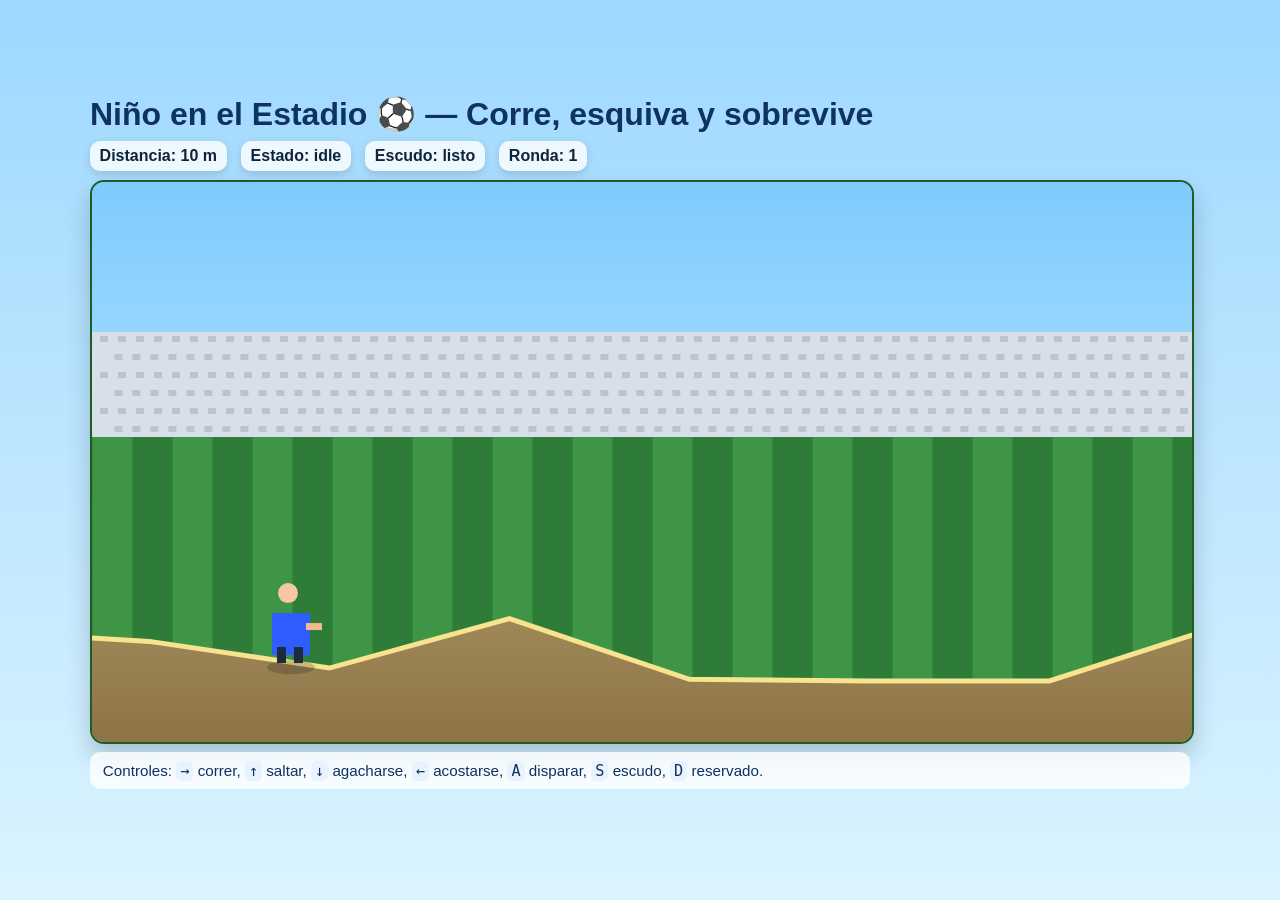
==== index.html @ 0542ab48 "Reemplazar juego por runner 2D de estadio funcional" ====
<!doctype html>
<html lang="es">
  <head>
    <meta charset="UTF-8" />
    <meta name="viewport" content="width=device-width, initial-scale=1.0" />
    <title>Niño en el Estadio - Juego 2D</title>
    <style>
      :root {
        color-scheme: light;
        font-family: 'Trebuchet MS', Arial, sans-serif;
      }

      body {
        margin: 0;
        min-height: 100vh;
        background: linear-gradient(#9ed8ff, #dbf4ff);
        display: grid;
        place-items: center;
      }

      .wrap {
        width: min(96vw, 1100px);
      }

      h1 {
        margin: 0 0 0.5rem;
        color: #0f335c;
        font-size: clamp(1.1rem, 2.6vw, 2rem);
      }

      .hud {
        display: flex;
        flex-wrap: wrap;
        gap: 0.9rem;
        margin: 0.35rem 0 0.6rem;
        color: #102338;
        font-weight: 700;
      }

      .panel {
        background: #ffffffcc;
        border-radius: 10px;
        padding: 0.35rem 0.6rem;
        box-shadow: 0 3px 9px #00000024;
      }

      canvas {
        width: 100%;
        height: auto;
        display: block;
        border-radius: 14px;
        box-shadow: 0 12px 24px rgba(0, 0, 0, 0.2);
        border: 2px solid #1f5d23;
        background: #7cc8ff;
      }

      .help {
        margin-top: 0.5rem;
        font-size: 0.95rem;
        color: #0f335c;
        background: #ffffffcc;
        border-radius: 10px;
        padding: 0.6rem 0.8rem;
      }

      code {
        background: #e8f3ff;
        padding: 0.05rem 0.25rem;
        border-radius: 5px;
      }
    </style>
  </head>
  <body>
    <main class="wrap">
      <h1>Niño en el Estadio ⚽ — Corre, esquiva y sobrevive</h1>
      <div class="hud">
        <span class="panel">Distancia: <span id="distance">0</span> m</span>
        <span class="panel">Estado: <span id="state">idle</span></span>
        <span class="panel">Escudo: <span id="shield">listo</span></span>
        <span class="panel">Ronda: <span id="round">1</span></span>
      </div>
      <canvas id="game" width="1100" height="560"></canvas>
      <p class="help">
        Controles: <code>→</code> correr, <code>↑</code> saltar, <code>↓</code> agacharse,
        <code>←</code> acostarse, <code>A</code> disparar, <code>S</code> escudo, <code>D</code> reservado.
      </p>
    </main>

    <script>
      // Juego 2D lateral sin dependencias. Todo renderizado en Canvas.
      const canvas = document.getElementById('game');
      const ctx = canvas.getContext('2d');
      const hudDistance = document.getElementById('distance');
      const hudState = document.getElementById('state');
      const hudShield = document.getElementById('shield');
      const hudRound = document.getElementById('round');

      const W = canvas.width;
      const H = canvas.height;
      const GRAVITY = 1400;
      const MAX_SLOPE_DEG = 30;
      const MAX_SLOPE = Math.tan((MAX_SLOPE_DEG * Math.PI) / 180);
      const SEGMENT_W = 180;
      const keys = new Set();

      const game = {
        terrain: [],
        player: null,
        enemies: [],
        balls: [],
        projectiles: [],
        particles: [],
        cameraX: 0,
        distance: 0,
        round: 1,
        alive: true,
        restartTimer: 0,
        enemyTimer: 0,
        t: 0,
      };

      function rand(min, max) {
        return Math.random() * (max - min) + min;
      }

      function clamp(v, min, max) {
        return Math.max(min, Math.min(max, v));
      }

      function setupTerrain() {
        game.terrain = [{ x: -300, y: 450 }];
        for (let i = 1; i < 80; i += 1) {
          const prev = game.terrain[i - 1];
          const dx = SEGMENT_W;
          // Limita la variación vertical para mantener pendiente <= 30°.
          const maxDY = dx * MAX_SLOPE;
          const dy = rand(-maxDY * 0.9, maxDY * 0.9);
          const y = clamp(prev.y + dy, 350, 500);
          game.terrain.push({ x: prev.x + dx, y });
        }
      }

      function ensureTerrainAhead(xTarget) {
        while (game.terrain[game.terrain.length - 1].x < xTarget) {
          const prev = game.terrain[game.terrain.length - 1];
          const maxDY = SEGMENT_W * MAX_SLOPE;
          const dy = rand(-maxDY * 0.9, maxDY * 0.9);
          const y = clamp(prev.y + dy, 350, 500);
          game.terrain.push({ x: prev.x + SEGMENT_W, y });
        }
      }

      function groundAt(x) {
        ensureTerrainAhead(x + 1000);
        for (let i = 0; i < game.terrain.length - 1; i += 1) {
          const a = game.terrain[i];
          const b = game.terrain[i + 1];
          if (x >= a.x && x <= b.x) {
            const t = (x - a.x) / (b.x - a.x);
            return a.y + (b.y - a.y) * t;
          }
        }
        return 460;
      }

      function slopeAt(x) {
        const eps = 2;
        return (groundAt(x + eps) - groundAt(x - eps)) / (2 * eps);
      }

      function resetGame() {
        setupTerrain();
        const spawnX = 100;
        const g = groundAt(spawnX);
        game.player = {
          x: spawnX,
          y: g - 68,
          w: 38,
          h: 68,
          vx: 0,
          vy: 0,
          onGround: true,
          crouching: false,
          prone: false,
          shieldTime: 0,
          shieldCd: 0,
          shootFlash: 0,
          dead: false,
          state: 'idle',
        };

        game.enemies = [];
        game.balls = [];
        game.projectiles = [];
        game.particles = [];
        game.cameraX = 0;
        game.distance = 0;
        game.alive = true;
        game.restartTimer = 0;
        game.enemyTimer = rand(0.8, 1.8);
      }

      function makeEnemy() {
        const px = game.player.x;
        const x = px + rand(540, 920);
        const g = groundAt(x);
        game.enemies.push({ x, y: g - 70, w: 36, h: 70, throwIn: rand(0.35, 1.1), done: false });
      }

      function makeBall(enemy) {
        const type = Math.random() < 0.34 ? 'low' : Math.random() < 0.5 ? 'mid' : 'high';
        const yOffset = type === 'low' ? 60 : type === 'mid' ? 38 : 14;
        game.balls.push({
          x: enemy.x + 6,
          y: groundAt(enemy.x) - yOffset,
          r: 12,
          vx: -rand(310, 420),
          type,
          alive: true,
        });
      }

      function shoot() {
        const p = game.player;
        if (!game.alive || p.dead) return;
        p.shootFlash = 0.16;
        game.projectiles.push({ x: p.x + p.w + 6, y: p.y + p.h * 0.48, w: 24, h: 7, vx: 540 });
      }

      function activateShield() {
        const p = game.player;
        if (!game.alive || p.dead) return;
        if (p.shieldCd > 0 || p.shieldTime > 0) return;
        p.shieldTime = 0.45;
        p.shieldCd = 1.4;
      }

      function keydown(e) {
        const k = e.key.toLowerCase();
        if (['arrowup', 'arrowdown', 'arrowleft', 'arrowright', 'a', 's', 'd', ' '].includes(k)) {
          e.preventDefault();
        }

        if (k === 'a') shoot();
        if (k === 's') activateShield();
        // D queda reservada (sin acción).
        keys.add(k);
      }

      function keyup(e) {
        keys.delete(e.key.toLowerCase());
      }

      function bodyRect(p) {
        // Ajusta hitbox según postura para permitir esquivar balones altos/bajos.
        if (p.prone) {
          return { x: p.x - 3, y: p.y + p.h - 20, w: p.w + 24, h: 20 };
        }
        if (p.crouching) {
          return { x: p.x, y: p.y + 24, w: p.w, h: p.h - 24 };
        }
        return { x: p.x, y: p.y, w: p.w, h: p.h };
      }

      function circleRectCollide(cx, cy, r, rect) {
        const nx = clamp(cx, rect.x, rect.x + rect.w);
        const ny = clamp(cy, rect.y, rect.y + rect.h);
        const dx = cx - nx;
        const dy = cy - ny;
        return dx * dx + dy * dy <= r * r;
      }

      function update(dt) {
        game.t += dt;
        const p = game.player;

        if (!game.alive) {
          game.restartTimer -= dt;
          if (game.restartTimer <= 0) {
            game.round += 1;
            resetGame();
          }
          return;
        }

        p.crouching = keys.has('arrowdown');
        p.prone = keys.has('arrowleft');

        if (keys.has('arrowup') && p.onGround && !p.crouching && !p.prone) {
          p.vy = -560;
          p.onGround = false;
        }

        if (keys.has('arrowright') && !p.prone) {
          p.vx = 235;
        } else {
          p.vx = 80;
        }

        p.shieldTime = Math.max(0, p.shieldTime - dt);
        p.shieldCd = Math.max(0, p.shieldCd - dt);
        p.shootFlash = Math.max(0, p.shootFlash - dt);

        p.vy += GRAVITY * dt;
        p.x += p.vx * dt;
        p.y += p.vy * dt;

        const g = groundAt(p.x + p.w * 0.45);
        const footY = p.y + p.h;
        if (footY >= g) {
          p.y = g - p.h;
          p.vy = 0;
          p.onGround = true;
        } else {
          p.onGround = false;
        }

        game.cameraX = p.x - 180;
        game.distance = Math.max(0, Math.floor((p.x - 100) / 8));

        // Enemigos frecuentes para mantener acción constante.
        game.enemyTimer -= dt;
        if (game.enemyTimer <= 0) {
          makeEnemy();
          game.enemyTimer = rand(1.15, 2.05);
        }

        for (const enemy of game.enemies) {
          enemy.y = groundAt(enemy.x) - enemy.h;
          enemy.throwIn -= dt;
          if (!enemy.done && enemy.throwIn <= 0) {
            makeBall(enemy);
            enemy.done = true;
          }
        }
        game.enemies = game.enemies.filter((e) => e.x > p.x - 450 && e.x < p.x + 1500);

        for (const ball of game.balls) {
          ball.x += ball.vx * dt;
          // Balón sigue aprox el terreno en su altura de trayectoria.
          const base = groundAt(ball.x);
          const yOffset = ball.type === 'low' ? 12 : ball.type === 'mid' ? 44 : 86;
          ball.y = base - yOffset;
        }

        for (const proj of game.projectiles) {
          proj.x += proj.vx * dt;
        }

        // Colisiones proyectil vs balón medio.
        for (const proj of game.projectiles) {
          for (const ball of game.balls) {
            if (ball.type !== 'mid' || !ball.alive) continue;
            const hit =
              proj.x < ball.x + ball.r &&
              proj.x + proj.w > ball.x - ball.r &&
              proj.y < ball.y + ball.r &&
              proj.y + proj.h > ball.y - ball.r;
            if (hit) {
              ball.alive = false;
              proj.x = 999999;
              for (let i = 0; i < 8; i += 1) {
                game.particles.push({ x: ball.x, y: ball.y, vx: rand(-120, 120), vy: rand(-150, 10), t: 0.4 });
              }
            }
          }
        }

        const playerHit = bodyRect(p);
        const shieldRect = { x: p.x + p.w - 2, y: p.y + 16, w: 26, h: 32 };

        for (const ball of game.balls) {
          if (!ball.alive) continue;

          // Escudo solo protege balones de altura media.
          if (p.shieldTime > 0 && ball.type === 'mid' && circleRectCollide(ball.x, ball.y, ball.r, shieldRect)) {
            ball.alive = false;
            for (let i = 0; i < 7; i += 1) {
              game.particles.push({ x: ball.x, y: ball.y, vx: rand(-80, 80), vy: rand(-120, -10), t: 0.35, shield: true });
            }
            continue;
          }

          if (circleRectCollide(ball.x, ball.y, ball.r, playerHit)) {
            const safeLow = ball.type === 'low' && !p.onGround;
            const safeHigh = ball.type === 'high' && (p.crouching || p.prone);
            const safeMid = false; // medio solo con proyectil o escudo

            if (!(safeLow || safeHigh || safeMid)) {
              game.alive = false;
              p.dead = true;
              p.state = 'dead';
              game.restartTimer = 1.15;
            }
          }
        }

        game.balls = game.balls.filter((b) => b.alive && b.x > p.x - 500 && b.x < p.x + 900);
        game.projectiles = game.projectiles.filter((pr) => pr.x < p.x + 1300);

        for (const pt of game.particles) {
          pt.t -= dt;
          pt.x += pt.vx * dt;
          pt.y += pt.vy * dt;
          pt.vy += 380 * dt;
        }
        game.particles = game.particles.filter((pt) => pt.t > 0);

        // Estado visual del jugador.
        if (!game.alive) p.state = 'dead';
        else if (p.shieldTime > 0) p.state = 'shield';
        else if (p.shootFlash > 0) p.state = 'shoot';
        else if (p.prone) p.state = 'prone';
        else if (p.crouching) p.state = 'crouch';
        else if (!p.onGround) p.state = 'jump';
        else if (keys.has('arrowright')) p.state = 'run';
        else p.state = 'idle';

        hudDistance.textContent = game.distance;
        hudState.textContent = p.state;
        hudRound.textContent = game.round;
        hudShield.textContent = p.shieldTime > 0 ? 'activo' : p.shieldCd > 0 ? `recarga ${p.shieldCd.toFixed(1)}s` : 'listo';
      }

      function drawStadiumBackground() {
        // Cielo
        const grad = ctx.createLinearGradient(0, 0, 0, H);
        grad.addColorStop(0, '#7ecbff');
        grad.addColorStop(1, '#d6f4ff');
        ctx.fillStyle = grad;
        ctx.fillRect(0, 0, W, H);

        // Graderías simplificadas de estadio
        ctx.fillStyle = '#d9dfe8';
        ctx.fillRect(0, 150, W, 110);
        ctx.fillStyle = '#b8c3d3';
        for (let y = 154; y < 250; y += 18) {
          for (let x = (y % 36) * 0.8; x < W; x += 18) {
            ctx.fillRect(x, y, 8, 6);
          }
        }

        // Vallas y césped del campo
        ctx.fillStyle = '#2f7c39';
        ctx.fillRect(0, 255, W, H - 255);
        ctx.fillStyle = '#3d9545';
        for (let i = 0; i < 14; i += 1) {
          ctx.fillRect(i * 80 + ((game.cameraX * 0.22) % 80), 255, 40, H - 255);
        }
      }

      function drawTerrain() {
        ctx.beginPath();
        for (let i = 0; i < game.terrain.length; i += 1) {
          const p = game.terrain[i];
          const sx = p.x - game.cameraX;
          const sy = p.y;
          if (i === 0) ctx.moveTo(sx, sy);
          else ctx.lineTo(sx, sy);
        }
        ctx.lineTo(W + 100, H + 80);
        ctx.lineTo(-100, H + 80);
        ctx.closePath();

        const roadGrad = ctx.createLinearGradient(0, 320, 0, H);
        roadGrad.addColorStop(0, '#b19a67');
        roadGrad.addColorStop(1, '#8c7447');
        ctx.fillStyle = roadGrad;
        ctx.fill();

        // Borde del camino.
        ctx.strokeStyle = '#f8e38e';
        ctx.lineWidth = 5;
        ctx.beginPath();
        for (let i = 0; i < game.terrain.length; i += 1) {
          const p = game.terrain[i];
          const sx = p.x - game.cameraX;
          const sy = p.y;
          if (i === 0) ctx.moveTo(sx, sy - 1);
          else ctx.lineTo(sx, sy - 1);
        }
        ctx.stroke();
      }

      function drawPlayer() {
        const p = game.player;
        const x = p.x - game.cameraX;
        const y = p.y;

        // Sombra
        ctx.fillStyle = '#00000030';
        ctx.beginPath();
        ctx.ellipse(x + p.w / 2, groundAt(p.x + p.w / 2) + 4, 24, 7, 0, 0, Math.PI * 2);
        ctx.fill();

        if (p.state === 'dead') {
          ctx.fillStyle = '#8a1d1d';
          ctx.fillRect(x - 4, y + p.h - 16, p.w + 24, 14);
          return;
        }

        // Cuerpo tipo caricatura (niño principal: camiseta azul)
        const bodyH = p.prone ? 18 : p.crouching ? 34 : 42;
        const bodyY = y + p.h - bodyH - 8;
        const bodyW = p.prone ? p.w + 20 : p.w;

        ctx.fillStyle = '#2f5dff';
        ctx.fillRect(x, bodyY, bodyW, bodyH);

        // Cabeza
        const headY = p.prone ? bodyY - 8 : bodyY - 20;
        ctx.fillStyle = '#f4c9a1';
        ctx.beginPath();
        ctx.arc(x + 16, headY, 10, 0, Math.PI * 2);
        ctx.fill();

        // Piernas
        if (!p.prone) {
          ctx.fillStyle = '#1f2a3f';
          const runSwing = p.state === 'run' ? Math.sin(game.t * 16) * 6 : 0;
          ctx.fillRect(x + 5, y + p.h - 16, 9, 16 - runSwing * 0.2);
          ctx.fillRect(x + 22, y + p.h - 16 + runSwing * 0.2, 9, 16);
        }

        // Brazos
        ctx.fillStyle = '#f2bb8f';
        const armX = x + (p.prone ? 28 : p.w);
        ctx.fillRect(armX - 4, bodyY + 10, 16, 7);

        // Disparo visible
        if (p.shootFlash > 0) {
          ctx.fillStyle = '#ffd54f';
          ctx.fillRect(x + p.w + 8, y + p.h * 0.45, 10, 6);
        }

        // Escudo visible
        if (p.shieldTime > 0) {
          ctx.fillStyle = '#7df3ffcc';
          ctx.strokeStyle = '#00b4d8';
          ctx.lineWidth = 2;
          ctx.beginPath();
          ctx.roundRect(x + p.w - 1, y + 15, 26, 32, 6);
          ctx.fill();
          ctx.stroke();
        }
      }

      function drawEnemy(enemy) {
        const x = enemy.x - game.cameraX;
        const y = enemy.y;

        if (x < -100 || x > W + 100) return;
        ctx.fillStyle = '#00000026';
        ctx.beginPath();
        ctx.ellipse(x + enemy.w / 2, groundAt(enemy.x + enemy.w / 2) + 4, 21, 6, 0, 0, Math.PI * 2);
        ctx.fill();

        // Niño futbolista enemigo (camiseta roja)
        ctx.fillStyle = '#d42525';
        ctx.fillRect(x, y + 20, enemy.w, 35);
        ctx.fillStyle = '#f4c9a1';
        ctx.beginPath();
        ctx.arc(x + 16, y + 12, 10, 0, Math.PI * 2);
        ctx.fill();
        ctx.fillStyle = '#ffffff';
        ctx.fillRect(x + 4, y + 56, 10, 12);
        ctx.fillRect(x + 22, y + 56, 10, 12);
      }

      function drawBall(ball) {
        const x = ball.x - game.cameraX;
        if (x < -40 || x > W + 40) return;

        ctx.fillStyle = '#fefefe';
        ctx.beginPath();
        ctx.arc(x, ball.y, ball.r, 0, Math.PI * 2);
        ctx.fill();
        ctx.strokeStyle = '#151515';
        ctx.lineWidth = 2;
        ctx.beginPath();
        ctx.arc(x, ball.y, ball.r, 0, Math.PI * 2);
        ctx.stroke();

        // Marca según altura para feedback visual.
        ctx.fillStyle = ball.type === 'low' ? '#13a34d' : ball.type === 'mid' ? '#ff9800' : '#2e6cff';
        ctx.beginPath();
        ctx.arc(x, ball.y, 4, 0, Math.PI * 2);
        ctx.fill();
      }

      function drawProjectiles() {
        for (const p of game.projectiles) {
          const x = p.x - game.cameraX;
          ctx.fillStyle = '#ffe082';
          ctx.fillRect(x, p.y, p.w, p.h);
          ctx.strokeStyle = '#ffb300';
          ctx.strokeRect(x, p.y, p.w, p.h);
        }
      }

      function drawParticles() {
        for (const pt of game.particles) {
          ctx.fillStyle = pt.shield ? '#7df3ff' : '#ffd54f';
          ctx.fillRect(pt.x - game.cameraX, pt.y, 4, 4);
        }
      }

      function drawOverlay() {
        if (!game.alive) {
          ctx.fillStyle = '#00000088';
          ctx.fillRect(0, 0, W, H);
          ctx.fillStyle = '#ffffff';
          ctx.font = 'bold 42px Trebuchet MS';
          ctx.fillText('¡Golpeado! Reiniciando...', 320, 260);
          ctx.font = '22px Trebuchet MS';
          ctx.fillText('Tip: bajo=salta, medio=dispara/escudo, alto=agáchate', 250, 300);
        }
      }

      function render() {
        drawStadiumBackground();
        drawTerrain();

        for (const enemy of game.enemies) drawEnemy(enemy);
        for (const ball of game.balls) drawBall(ball);
        drawProjectiles();
        drawParticles();
        drawPlayer();
        drawOverlay();
      }

      let last = performance.now();
      function frame(now) {
        const dt = Math.min(0.033, (now - last) / 1000);
        last = now;
        update(dt);
        render();
        requestAnimationFrame(frame);
      }

      document.addEventListener('keydown', keydown, { passive: false });
      document.addEventListener('keyup', keyup);

      resetGame();
      requestAnimationFrame(frame);
    </script>
  </body>
</html>
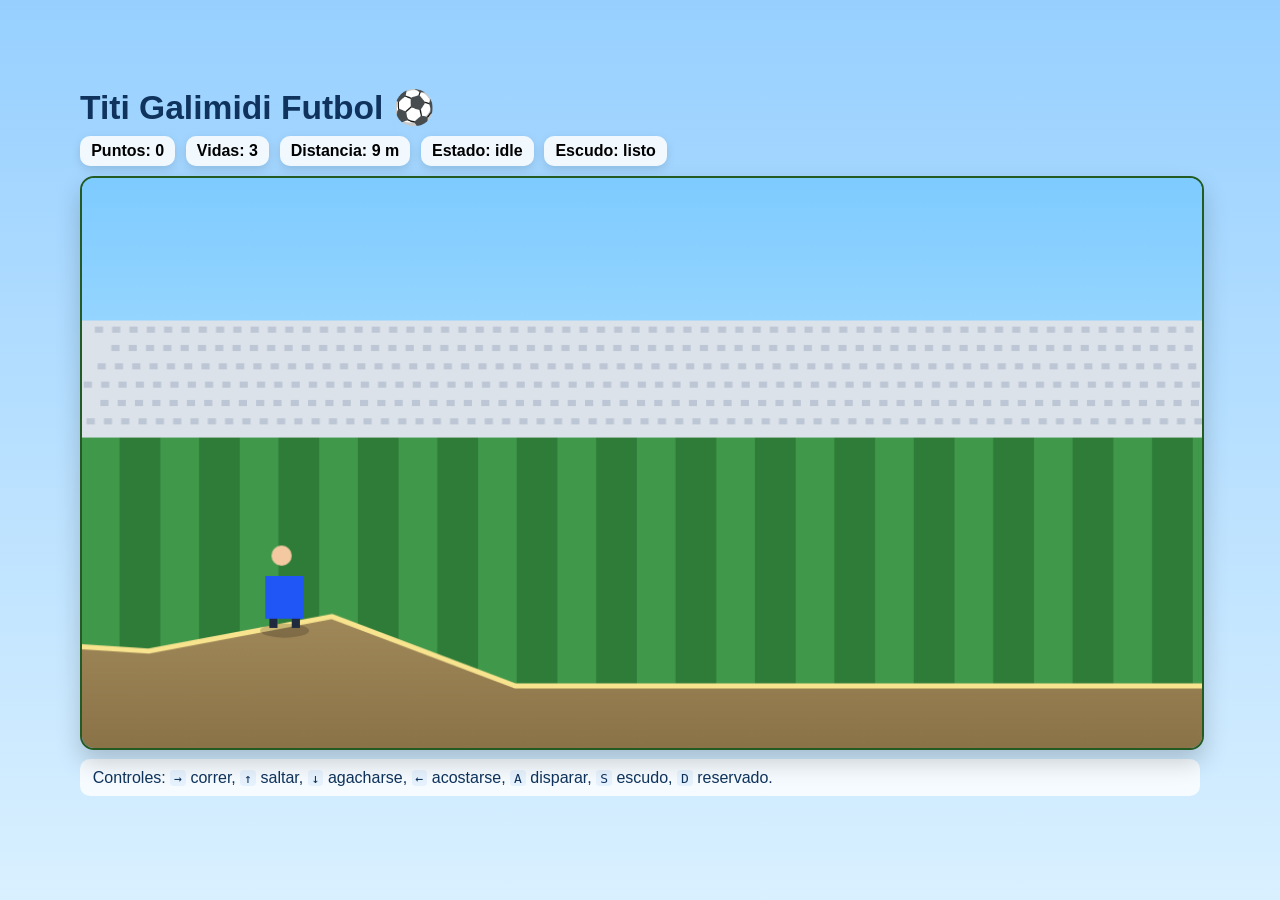
==== commit fb709c57: "Wire motivational overlay to local titiman image path and document asset setup" ====
--- a/index.html
+++ b/index.html
@@ -3,83 +3,145 @@
   <head>
     <meta charset="UTF-8" />
     <meta name="viewport" content="width=device-width, initial-scale=1.0" />
-    <title>Niño en el Estadio - Juego 2D</title>
+    <title>Titi Galimidi Futbol</title>
     <style>
       :root {
-        color-scheme: light;
         font-family: 'Trebuchet MS', Arial, sans-serif;
       }
-
       body {
         margin: 0;
         min-height: 100vh;
-        background: linear-gradient(#9ed8ff, #dbf4ff);
+        background: linear-gradient(#97d0ff, #d9f0ff);
         display: grid;
         place-items: center;
       }
-
       .wrap {
-        width: min(96vw, 1100px);
-      }
-
+        width: min(96vw, 1120px);
+      }
       h1 {
-        margin: 0 0 0.5rem;
+        margin: 0 0 0.6rem;
         color: #0f335c;
-        font-size: clamp(1.1rem, 2.6vw, 2rem);
-      }
-
+        font-size: clamp(1.2rem, 3vw, 2.1rem);
+      }
       .hud {
         display: flex;
         flex-wrap: wrap;
-        gap: 0.9rem;
-        margin: 0.35rem 0 0.6rem;
-        color: #102338;
+        gap: 0.65rem;
+        margin-bottom: 0.65rem;
         font-weight: 700;
       }
-
       .panel {
-        background: #ffffffcc;
+        background: #ffffffd9;
+        padding: 0.35rem 0.7rem;
         border-radius: 10px;
-        padding: 0.35rem 0.6rem;
-        box-shadow: 0 3px 9px #00000024;
-      }
-
+        box-shadow: 0 3px 10px #00000020;
+      }
+      .game-area {
+        position: relative;
+      }
       canvas {
         width: 100%;
         height: auto;
         display: block;
         border-radius: 14px;
-        box-shadow: 0 12px 24px rgba(0, 0, 0, 0.2);
-        border: 2px solid #1f5d23;
-        background: #7cc8ff;
-      }
-
+        border: 2px solid #235b23;
+        box-shadow: 0 12px 24px #00000030;
+        background: #7bc6ff;
+      }
+      .overlay {
+        position: absolute;
+        inset: 0;
+        display: none;
+        align-items: center;
+        justify-content: center;
+        background: rgba(0, 0, 0, 0.55);
+        border-radius: 14px;
+        color: white;
+        text-align: center;
+        padding: 1rem;
+      }
+      .overlay.show {
+        display: flex;
+      }
+      .overlay-card {
+        max-width: min(90%, 500px);
+        background: #0d1f36f0;
+        border: 2px solid #ffffff55;
+        border-radius: 14px;
+        padding: 1rem;
+      }
+      .overlay-card img {
+        width: min(90%, 260px);
+        border-radius: 12px;
+        border: 2px solid #ffffff66;
+        margin-bottom: 0.8rem;
+        background: #1f2937;
+      }
+      .gameover-actions button {
+        border: none;
+        border-radius: 10px;
+        font-size: 1rem;
+        font-weight: 700;
+        padding: 0.5rem 1rem;
+        margin: 0.3rem;
+        cursor: pointer;
+      }
+      .yes {
+        background: #32d662;
+      }
+      .no {
+        background: #ff7f7f;
+      }
       .help {
-        margin-top: 0.5rem;
-        font-size: 0.95rem;
-        color: #0f335c;
+        margin-top: 0.55rem;
         background: #ffffffcc;
         border-radius: 10px;
         padding: 0.6rem 0.8rem;
-      }
-
+        color: #0f335c;
+      }
       code {
-        background: #e8f3ff;
+        background: #e7f2ff;
         padding: 0.05rem 0.25rem;
-        border-radius: 5px;
+        border-radius: 4px;
       }
     </style>
   </head>
   <body>
     <main class="wrap">
-      <h1>Niño en el Estadio ⚽ — Corre, esquiva y sobrevive</h1>
+      <h1>Titi Galimidi Futbol ⚽</h1>
       <div class="hud">
+        <span class="panel">Puntos: <span id="score">0</span></span>
+        <span class="panel">Vidas: <span id="lives">3</span></span>
         <span class="panel">Distancia: <span id="distance">0</span> m</span>
         <span class="panel">Estado: <span id="state">idle</span></span>
         <span class="panel">Escudo: <span id="shield">listo</span></span>
-        <span class="panel">Ronda: <span id="round">1</span></span>
       </div>
-      <canvas id="game" width="1100" height="560"></canvas>
+
+      <section class="game-area">
+        <canvas id="game" width="1100" height="560"></canvas>
+
+        <div id="lifeOverlay" class="overlay" aria-live="polite">
+          <div class="overlay-card">
+            <img id="motivationImage" alt="Titi Galimidi" src="assets/titiman.jpeg" />
+            <h2>¡Vamos Titi Galimidi, tú puedes!</h2>
+            <p>Respira... en segundos vuelves al partido.</p>
+          </div>
+        </div>
+
+        <div id="gameOverOverlay" class="overlay" aria-live="polite">
+          <div class="overlay-card">
+            <h2>Game Over</h2>
+            <p>Puntuación final: <strong id="finalScore">0</strong></p>
+            <p>¿Quieres jugar otra partida?</p>
+            <div class="gameover-actions">
+              <button class="yes" id="playAgainYes">Sí</button>
+              <button class="no" id="playAgainNo">No</button>
+            </div>
+            <p id="byeMessage" style="font-weight:700"></p>
+          </div>
+        </div>
+      </section>
+
       <p class="help">
         Controles: <code>→</code> correr, <code>↑</code> saltar, <code>↓</code> agacharse,
         <code>←</code> acostarse, <code>A</code> disparar, <code>S</code> escudo, <code>D</code> reservado.
@@ -87,20 +149,27 @@
     </main>
 
     <script>
-      // Juego 2D lateral sin dependencias. Todo renderizado en Canvas.
       const canvas = document.getElementById('game');
       const ctx = canvas.getContext('2d');
-      const hudDistance = document.getElementById('distance');
-      const hudState = document.getElementById('state');
-      const hudShield = document.getElementById('shield');
-      const hudRound = document.getElementById('round');
+      const hud = {
+        score: document.getElementById('score'),
+        lives: document.getElementById('lives'),
+        distance: document.getElementById('distance'),
+        state: document.getElementById('state'),
+        shield: document.getElementById('shield'),
+      };
+      const lifeOverlay = document.getElementById('lifeOverlay');
+      const gameOverOverlay = document.getElementById('gameOverOverlay');
+      const finalScoreEl = document.getElementById('finalScore');
+      const byeMessage = document.getElementById('byeMessage');
+      const yesBtn = document.getElementById('playAgainYes');
+      const noBtn = document.getElementById('playAgainNo');
 
       const W = canvas.width;
       const H = canvas.height;
       const GRAVITY = 1400;
-      const MAX_SLOPE_DEG = 30;
-      const MAX_SLOPE = Math.tan((MAX_SLOPE_DEG * Math.PI) / 180);
-      const SEGMENT_W = 180;
+      const MAX_SLOPE = Math.tan((30 * Math.PI) / 180);
+      const SEGMENT = 180;
       const keys = new Set();
 
       const game = {
@@ -112,41 +181,36 @@
         particles: [],
         cameraX: 0,
         distance: 0,
-        round: 1,
-        alive: true,
-        restartTimer: 0,
+        score: 0,
+        lives: 3,
         enemyTimer: 0,
+        paused: false,
+        lifePauseTimer: 0,
+        gameOver: false,
         t: 0,
       };
 
-      function rand(min, max) {
-        return Math.random() * (max - min) + min;
-      }
-
-      function clamp(v, min, max) {
-        return Math.max(min, Math.min(max, v));
-      }
+      function rand(min, max) { return Math.random() * (max - min) + min; }
+      function clamp(v, a, b) { return Math.max(a, Math.min(b, v)); }
 
       function setupTerrain() {
         game.terrain = [{ x: -300, y: 450 }];
         for (let i = 1; i < 80; i += 1) {
           const prev = game.terrain[i - 1];
-          const dx = SEGMENT_W;
-          // Limita la variación vertical para mantener pendiente <= 30°.
-          const maxDY = dx * MAX_SLOPE;
-          const dy = rand(-maxDY * 0.9, maxDY * 0.9);
-          const y = clamp(prev.y + dy, 350, 500);
-          game.terrain.push({ x: prev.x + dx, y });
-        }
-      }
-
-      function ensureTerrainAhead(xTarget) {
-        while (game.terrain[game.terrain.length - 1].x < xTarget) {
+          const maxDY = SEGMENT * MAX_SLOPE;
+          const y = clamp(prev.y + rand(-maxDY * 0.9, maxDY * 0.9), 350, 500);
+          game.terrain.push({ x: prev.x + SEGMENT, y });
+        }
+      }
+
+      function ensureTerrainAhead(targetX) {
+        while (game.terrain[game.terrain.length - 1].x < targetX) {
           const prev = game.terrain[game.terrain.length - 1];
-          const maxDY = SEGMENT_W * MAX_SLOPE;
-          const dy = rand(-maxDY * 0.9, maxDY * 0.9);
-          const y = clamp(prev.y + dy, 350, 500);
-          game.terrain.push({ x: prev.x + SEGMENT_W, y });
+          const maxDY = SEGMENT * MAX_SLOPE;
+          game.terrain.push({
+            x: prev.x + SEGMENT,
+            y: clamp(prev.y + rand(-maxDY * 0.9, maxDY * 0.9), 350, 500),
+          });
         }
       }
 
@@ -163,18 +227,11 @@
         return 460;
       }
 
-      function slopeAt(x) {
-        const eps = 2;
-        return (groundAt(x + eps) - groundAt(x - eps)) / (2 * eps);
-      }
-
-      function resetGame() {
+      function fullReset() {
         setupTerrain();
-        const spawnX = 100;
-        const g = groundAt(spawnX);
         game.player = {
-          x: spawnX,
-          y: g - 68,
+          x: 100,
+          y: groundAt(100) - 68,
           w: 38,
           h: 68,
           vx: 0,
@@ -185,80 +242,71 @@
           shieldTime: 0,
           shieldCd: 0,
           shootFlash: 0,
-          dead: false,
           state: 'idle',
         };
-
         game.enemies = [];
         game.balls = [];
         game.projectiles = [];
         game.particles = [];
         game.cameraX = 0;
         game.distance = 0;
-        game.alive = true;
-        game.restartTimer = 0;
-        game.enemyTimer = rand(0.8, 1.8);
+        game.score = 0;
+        game.lives = 3;
+        game.enemyTimer = rand(0.7, 1.6);
+        game.paused = false;
+        game.lifePauseTimer = 0;
+        game.gameOver = false;
+        lifeOverlay.classList.remove('show');
+        gameOverOverlay.classList.remove('show');
+        byeMessage.textContent = '';
+      }
+
+      function respawnAfterLifeLoss() {
+        const p = game.player;
+        p.x = Math.max(100, p.x - 140);
+        p.y = groundAt(p.x) - p.h;
+        p.vx = 0;
+        p.vy = 0;
+        p.onGround = true;
+        p.prone = false;
+        p.crouching = false;
+        p.shieldTime = 0;
+        p.state = 'idle';
+        game.balls = [];
+        game.projectiles = [];
+        game.enemies = game.enemies.filter((e) => e.x > p.x - 150 && e.x < p.x + 1200);
       }
 
       function makeEnemy() {
-        const px = game.player.x;
-        const x = px + rand(540, 920);
-        const g = groundAt(x);
-        game.enemies.push({ x, y: g - 70, w: 36, h: 70, throwIn: rand(0.35, 1.1), done: false });
+        const p = game.player;
+        const x = p.x + rand(520, 900);
+        game.enemies.push({ x, y: groundAt(x) - 70, w: 36, h: 70, throwIn: rand(0.3, 1), alive: true });
       }
 
       function makeBall(enemy) {
         const type = Math.random() < 0.34 ? 'low' : Math.random() < 0.5 ? 'mid' : 'high';
-        const yOffset = type === 'low' ? 60 : type === 'mid' ? 38 : 14;
-        game.balls.push({
-          x: enemy.x + 6,
-          y: groundAt(enemy.x) - yOffset,
-          r: 12,
-          vx: -rand(310, 420),
-          type,
-          alive: true,
-        });
+        const yOffset = type === 'low' ? 60 : type === 'mid' ? 38 : 12;
+        game.balls.push({ x: enemy.x + 8, y: groundAt(enemy.x) - yOffset, r: 12, vx: -rand(320, 430), type, alive: true });
       }
 
       function shoot() {
+        if (game.paused || game.gameOver) return;
         const p = game.player;
-        if (!game.alive || p.dead) return;
         p.shootFlash = 0.16;
-        game.projectiles.push({ x: p.x + p.w + 6, y: p.y + p.h * 0.48, w: 24, h: 7, vx: 540 });
+        game.projectiles.push({ x: p.x + p.w + 6, y: p.y + p.h * 0.48, w: 24, h: 7, vx: 560 });
       }
 
       function activateShield() {
         const p = game.player;
-        if (!game.alive || p.dead) return;
+        if (game.paused || game.gameOver) return;
         if (p.shieldCd > 0 || p.shieldTime > 0) return;
         p.shieldTime = 0.45;
-        p.shieldCd = 1.4;
-      }
-
-      function keydown(e) {
-        const k = e.key.toLowerCase();
-        if (['arrowup', 'arrowdown', 'arrowleft', 'arrowright', 'a', 's', 'd', ' '].includes(k)) {
-          e.preventDefault();
-        }
-
-        if (k === 'a') shoot();
-        if (k === 's') activateShield();
-        // D queda reservada (sin acción).
-        keys.add(k);
-      }
-
-      function keyup(e) {
-        keys.delete(e.key.toLowerCase());
+        p.shieldCd = 1.3;
       }
 
       function bodyRect(p) {
-        // Ajusta hitbox según postura para permitir esquivar balones altos/bajos.
-        if (p.prone) {
-          return { x: p.x - 3, y: p.y + p.h - 20, w: p.w + 24, h: 20 };
-        }
-        if (p.crouching) {
-          return { x: p.x, y: p.y + 24, w: p.w, h: p.h - 24 };
-        }
+        if (p.prone) return { x: p.x - 2, y: p.y + p.h - 18, w: p.w + 24, h: 18 };
+        if (p.crouching) return { x: p.x, y: p.y + 24, w: p.w, h: p.h - 24 };
         return { x: p.x, y: p.y, w: p.w, h: p.h };
       }
 
@@ -270,15 +318,46 @@
         return dx * dx + dy * dy <= r * r;
       }
 
+      function rectCollide(a, b) {
+        return a.x < b.x + b.w && a.x + a.w > b.x && a.y < b.y + b.h && a.y + a.h > b.y;
+      }
+
+      function addExplosion(x, y, count = 14, shield = false) {
+        for (let i = 0; i < count; i += 1) {
+          game.particles.push({ x, y, vx: rand(-180, 180), vy: rand(-220, 90), t: rand(0.35, 0.7), shield });
+        }
+      }
+
+      function loseLife() {
+        if (game.paused || game.gameOver) return;
+        game.lives -= 1;
+        if (game.lives <= 0) {
+          game.lives = 0;
+          game.gameOver = true;
+          game.paused = true;
+          finalScoreEl.textContent = game.score;
+          gameOverOverlay.classList.add('show');
+          return;
+        }
+        game.paused = true;
+        game.lifePauseTimer = 5;
+        lifeOverlay.classList.add('show');
+      }
+
       function update(dt) {
+        const p = game.player;
         game.t += dt;
-        const p = game.player;
-
-        if (!game.alive) {
-          game.restartTimer -= dt;
-          if (game.restartTimer <= 0) {
-            game.round += 1;
-            resetGame();
+
+        if (game.gameOver) return;
+
+        if (game.paused) {
+          if (game.lifePauseTimer > 0) {
+            game.lifePauseTimer -= dt;
+            if (game.lifePauseTimer <= 0) {
+              game.paused = false;
+              lifeOverlay.classList.remove('show');
+              respawnAfterLifeLoss();
+            }
           }
           return;
         }
@@ -291,11 +370,7 @@
           p.onGround = false;
         }
 
-        if (keys.has('arrowright') && !p.prone) {
-          p.vx = 235;
-        } else {
-          p.vx = 80;
-        }
+        p.vx = keys.has('arrowright') && !p.prone ? 240 : 85;
 
         p.shieldTime = Math.max(0, p.shieldTime - dt);
         p.shieldCd = Math.max(0, p.shieldCd - dt);
@@ -306,8 +381,7 @@
         p.y += p.vy * dt;
 
         const g = groundAt(p.x + p.w * 0.45);
-        const footY = p.y + p.h;
-        if (footY >= g) {
+        if (p.y + p.h >= g) {
           p.y = g - p.h;
           p.vy = 0;
           p.onGround = true;
@@ -318,135 +392,128 @@
         game.cameraX = p.x - 180;
         game.distance = Math.max(0, Math.floor((p.x - 100) / 8));
 
-        // Enemigos frecuentes para mantener acción constante.
         game.enemyTimer -= dt;
         if (game.enemyTimer <= 0) {
           makeEnemy();
-          game.enemyTimer = rand(1.15, 2.05);
+          game.enemyTimer = rand(1.05, 1.9);
         }
 
         for (const enemy of game.enemies) {
           enemy.y = groundAt(enemy.x) - enemy.h;
           enemy.throwIn -= dt;
-          if (!enemy.done && enemy.throwIn <= 0) {
+          if (enemy.throwIn <= 0) {
             makeBall(enemy);
-            enemy.done = true;
-          }
-        }
-        game.enemies = game.enemies.filter((e) => e.x > p.x - 450 && e.x < p.x + 1500);
+            enemy.throwIn = rand(0.9, 1.7);
+          }
+        }
 
         for (const ball of game.balls) {
           ball.x += ball.vx * dt;
-          // Balón sigue aprox el terreno en su altura de trayectoria.
           const base = groundAt(ball.x);
-          const yOffset = ball.type === 'low' ? 12 : ball.type === 'mid' ? 44 : 86;
+          const yOffset = ball.type === 'low' ? 12 : ball.type === 'mid' ? 44 : 88;
           ball.y = base - yOffset;
         }
 
-        for (const proj of game.projectiles) {
-          proj.x += proj.vx * dt;
-        }
-
-        // Colisiones proyectil vs balón medio.
-        for (const proj of game.projectiles) {
+        for (const pr of game.projectiles) pr.x += pr.vx * dt;
+
+        const pRect = bodyRect(p);
+        const shieldRect = { x: p.x + p.w - 1, y: p.y + 14, w: 28, h: 38 };
+
+        // proyectil contra balón medio o enemigo
+        for (const pr of game.projectiles) {
           for (const ball of game.balls) {
-            if (ball.type !== 'mid' || !ball.alive) continue;
-            const hit =
-              proj.x < ball.x + ball.r &&
-              proj.x + proj.w > ball.x - ball.r &&
-              proj.y < ball.y + ball.r &&
-              proj.y + proj.h > ball.y - ball.r;
-            if (hit) {
+            if (!ball.alive || ball.type !== 'mid') continue;
+            if (pr.x < ball.x + ball.r && pr.x + pr.w > ball.x - ball.r && pr.y < ball.y + ball.r && pr.y + pr.h > ball.y - ball.r) {
               ball.alive = false;
-              proj.x = 999999;
-              for (let i = 0; i < 8; i += 1) {
-                game.particles.push({ x: ball.x, y: ball.y, vx: rand(-120, 120), vy: rand(-150, 10), t: 0.4 });
-              }
+              pr.x = 999999;
+              game.score += 200;
+              addExplosion(ball.x, ball.y, 10);
             }
           }
-        }
-
-        const playerHit = bodyRect(p);
-        const shieldRect = { x: p.x + p.w - 2, y: p.y + 16, w: 26, h: 32 };
+          for (const enemy of game.enemies) {
+            if (!enemy.alive) continue;
+            if (rectCollide({ x: pr.x, y: pr.y, w: pr.w, h: pr.h }, { x: enemy.x, y: enemy.y, w: enemy.w, h: enemy.h })) {
+              enemy.alive = false;
+              pr.x = 999999;
+              game.score += 100;
+              addExplosion(enemy.x + enemy.w / 2, enemy.y + enemy.h / 2, 20);
+            }
+          }
+        }
 
         for (const ball of game.balls) {
           if (!ball.alive) continue;
 
-          // Escudo solo protege balones de altura media.
           if (p.shieldTime > 0 && ball.type === 'mid' && circleRectCollide(ball.x, ball.y, ball.r, shieldRect)) {
             ball.alive = false;
-            for (let i = 0; i < 7; i += 1) {
-              game.particles.push({ x: ball.x, y: ball.y, vx: rand(-80, 80), vy: rand(-120, -10), t: 0.35, shield: true });
-            }
+            game.score += 200;
+            addExplosion(ball.x, ball.y, 8, true);
             continue;
           }
 
-          if (circleRectCollide(ball.x, ball.y, ball.r, playerHit)) {
+          if (circleRectCollide(ball.x, ball.y, ball.r, pRect)) {
             const safeLow = ball.type === 'low' && !p.onGround;
             const safeHigh = ball.type === 'high' && (p.crouching || p.prone);
-            const safeMid = false; // medio solo con proyectil o escudo
-
-            if (!(safeLow || safeHigh || safeMid)) {
-              game.alive = false;
-              p.dead = true;
-              p.state = 'dead';
-              game.restartTimer = 1.15;
-            }
-          }
-        }
-
-        game.balls = game.balls.filter((b) => b.alive && b.x > p.x - 500 && b.x < p.x + 900);
-        game.projectiles = game.projectiles.filter((pr) => pr.x < p.x + 1300);
+            if (!(safeLow || safeHigh)) loseLife();
+          }
+        }
+
+        // escudo/proximidad contra enemigos, y contacto enemigo con jugador
+        for (const enemy of game.enemies) {
+          if (!enemy.alive) continue;
+          const eRect = { x: enemy.x, y: enemy.y, w: enemy.w, h: enemy.h };
+
+          if (p.shieldTime > 0 && rectCollide(shieldRect, eRect)) {
+            enemy.alive = false;
+            game.score += 100;
+            addExplosion(enemy.x + enemy.w / 2, enemy.y + enemy.h / 2, 18, true);
+            continue;
+          }
+
+          if (rectCollide(pRect, eRect)) {
+            loseLife();
+          }
+        }
+
+        game.enemies = game.enemies.filter((e) => e.alive && e.x > p.x - 500 && e.x < p.x + 1500);
+        game.balls = game.balls.filter((b) => b.alive && b.x > p.x - 500 && b.x < p.x + 950);
+        game.projectiles = game.projectiles.filter((pr) => pr.x < p.x + 1400);
 
         for (const pt of game.particles) {
           pt.t -= dt;
           pt.x += pt.vx * dt;
           pt.y += pt.vy * dt;
-          pt.vy += 380 * dt;
+          pt.vy += 460 * dt;
         }
         game.particles = game.particles.filter((pt) => pt.t > 0);
 
-        // Estado visual del jugador.
-        if (!game.alive) p.state = 'dead';
-        else if (p.shieldTime > 0) p.state = 'shield';
+        if (p.shieldTime > 0) p.state = 'shield';
         else if (p.shootFlash > 0) p.state = 'shoot';
         else if (p.prone) p.state = 'prone';
         else if (p.crouching) p.state = 'crouch';
         else if (!p.onGround) p.state = 'jump';
         else if (keys.has('arrowright')) p.state = 'run';
         else p.state = 'idle';
-
-        hudDistance.textContent = game.distance;
-        hudState.textContent = p.state;
-        hudRound.textContent = game.round;
-        hudShield.textContent = p.shieldTime > 0 ? 'activo' : p.shieldCd > 0 ? `recarga ${p.shieldCd.toFixed(1)}s` : 'listo';
-      }
-
-      function drawStadiumBackground() {
-        // Cielo
+      }
+
+      function drawBackground() {
         const grad = ctx.createLinearGradient(0, 0, 0, H);
         grad.addColorStop(0, '#7ecbff');
-        grad.addColorStop(1, '#d6f4ff');
+        grad.addColorStop(1, '#d8f4ff');
         ctx.fillStyle = grad;
         ctx.fillRect(0, 0, W, H);
 
-        // Graderías simplificadas de estadio
-        ctx.fillStyle = '#d9dfe8';
-        ctx.fillRect(0, 150, W, 110);
-        ctx.fillStyle = '#b8c3d3';
-        for (let y = 154; y < 250; y += 18) {
-          for (let x = (y % 36) * 0.8; x < W; x += 18) {
-            ctx.fillRect(x, y, 8, 6);
-          }
-        }
-
-        // Vallas y césped del campo
+        ctx.fillStyle = '#dce2ea';
+        ctx.fillRect(0, 140, W, 116);
+        ctx.fillStyle = '#bcc6d5';
+        for (let y = 146; y < 248; y += 18) {
+          for (let x = (y % 33) * 0.9; x < W; x += 17) ctx.fillRect(x, y, 8, 6);
+        }
+
         ctx.fillStyle = '#2f7c39';
         ctx.fillRect(0, 255, W, H - 255);
-        ctx.fillStyle = '#3d9545';
-        for (let i = 0; i < 14; i += 1) {
-          ctx.fillRect(i * 80 + ((game.cameraX * 0.22) % 80), 255, 40, H - 255);
-        }
+        ctx.fillStyle = '#40984b';
+        for (let i = 0; i < 15; i += 1) ctx.fillRect(i * 78 + ((game.cameraX * 0.2) % 78), 255, 38, H - 255);
       }
 
       function drawTerrain() {
@@ -454,30 +521,27 @@
         for (let i = 0; i < game.terrain.length; i += 1) {
           const p = game.terrain[i];
           const sx = p.x - game.cameraX;
-          const sy = p.y;
-          if (i === 0) ctx.moveTo(sx, sy);
-          else ctx.lineTo(sx, sy);
+          if (i === 0) ctx.moveTo(sx, p.y);
+          else ctx.lineTo(sx, p.y);
         }
         ctx.lineTo(W + 100, H + 80);
         ctx.lineTo(-100, H + 80);
         ctx.closePath();
 
-        const roadGrad = ctx.createLinearGradient(0, 320, 0, H);
-        roadGrad.addColorStop(0, '#b19a67');
-        roadGrad.addColorStop(1, '#8c7447');
-        ctx.fillStyle = roadGrad;
+        const grad = ctx.createLinearGradient(0, 320, 0, H);
+        grad.addColorStop(0, '#b19a67');
+        grad.addColorStop(1, '#8b7348');
+        ctx.fillStyle = grad;
         ctx.fill();
 
-        // Borde del camino.
         ctx.strokeStyle = '#f8e38e';
         ctx.lineWidth = 5;
         ctx.beginPath();
         for (let i = 0; i < game.terrain.length; i += 1) {
           const p = game.terrain[i];
           const sx = p.x - game.cameraX;
-          const sy = p.y;
-          if (i === 0) ctx.moveTo(sx, sy - 1);
-          else ctx.lineTo(sx, sy - 1);
+          if (i === 0) ctx.moveTo(sx, p.y - 1);
+          else ctx.lineTo(sx, p.y - 1);
         }
         ctx.stroke();
       }
@@ -487,162 +551,142 @@
         const x = p.x - game.cameraX;
         const y = p.y;
 
-        // Sombra
         ctx.fillStyle = '#00000030';
         ctx.beginPath();
         ctx.ellipse(x + p.w / 2, groundAt(p.x + p.w / 2) + 4, 24, 7, 0, 0, Math.PI * 2);
         ctx.fill();
 
-        if (p.state === 'dead') {
-          ctx.fillStyle = '#8a1d1d';
-          ctx.fillRect(x - 4, y + p.h - 16, p.w + 24, 14);
-          return;
-        }
-
-        // Cuerpo tipo caricatura (niño principal: camiseta azul)
         const bodyH = p.prone ? 18 : p.crouching ? 34 : 42;
         const bodyY = y + p.h - bodyH - 8;
         const bodyW = p.prone ? p.w + 20 : p.w;
 
-        ctx.fillStyle = '#2f5dff';
+        ctx.fillStyle = '#1f56f5';
         ctx.fillRect(x, bodyY, bodyW, bodyH);
 
-        // Cabeza
         const headY = p.prone ? bodyY - 8 : bodyY - 20;
         ctx.fillStyle = '#f4c9a1';
         ctx.beginPath();
         ctx.arc(x + 16, headY, 10, 0, Math.PI * 2);
         ctx.fill();
 
-        // Piernas
         if (!p.prone) {
           ctx.fillStyle = '#1f2a3f';
-          const runSwing = p.state === 'run' ? Math.sin(game.t * 16) * 6 : 0;
-          ctx.fillRect(x + 5, y + p.h - 16, 9, 16 - runSwing * 0.2);
-          ctx.fillRect(x + 22, y + p.h - 16 + runSwing * 0.2, 9, 16);
-        }
-
-        // Brazos
-        ctx.fillStyle = '#f2bb8f';
-        const armX = x + (p.prone ? 28 : p.w);
-        ctx.fillRect(armX - 4, bodyY + 10, 16, 7);
-
-        // Disparo visible
+          const swing = p.state === 'run' ? Math.sin(game.t * 16) * 6 : 0;
+          ctx.fillRect(x + 4, y + p.h - 8, 8, 9 + Math.abs(swing));
+          ctx.fillRect(x + p.w - 12, y + p.h - 8, 8, 9 + Math.abs(swing));
+        }
+
         if (p.shootFlash > 0) {
-          ctx.fillStyle = '#ffd54f';
-          ctx.fillRect(x + p.w + 8, y + p.h * 0.45, 10, 6);
-        }
-
-        // Escudo visible
+          ctx.fillStyle = '#ffef95';
+          ctx.fillRect(x + bodyW + 2, y + p.h * 0.48, 10, 5);
+        }
+
         if (p.shieldTime > 0) {
-          ctx.fillStyle = '#7df3ffcc';
-          ctx.strokeStyle = '#00b4d8';
-          ctx.lineWidth = 2;
+          ctx.fillStyle = '#7dd3ffcc';
+          ctx.fillRect(x + p.w - 2, y + 16, 26, 34);
+          ctx.strokeStyle = '#dff5ff';
+          ctx.strokeRect(x + p.w - 2, y + 16, 26, 34);
+        }
+      }
+
+      function drawEnemies() {
+        for (const e of game.enemies) {
+          const x = e.x - game.cameraX;
+          ctx.fillStyle = '#e53935';
+          ctx.fillRect(x, e.y + 20, e.w, 34);
+          ctx.fillStyle = '#f5cba7';
           ctx.beginPath();
-          ctx.roundRect(x + p.w - 1, y + 15, 26, 32, 6);
+          ctx.arc(x + e.w / 2, e.y + 12, 10, 0, Math.PI * 2);
           ctx.fill();
+          ctx.fillStyle = '#ffffff';
+          ctx.fillRect(x + 4, e.y + 54, 10, 15);
+          ctx.fillRect(x + e.w - 14, e.y + 54, 10, 15);
+        }
+      }
+
+      function drawBalls() {
+        for (const b of game.balls) {
+          const x = b.x - game.cameraX;
+          ctx.fillStyle = '#fff';
+          ctx.beginPath();
+          ctx.arc(x, b.y, b.r, 0, Math.PI * 2);
+          ctx.fill();
+          ctx.strokeStyle = '#111';
+          ctx.lineWidth = 1.2;
           ctx.stroke();
-        }
-      }
-
-      function drawEnemy(enemy) {
-        const x = enemy.x - game.cameraX;
-        const y = enemy.y;
-
-        if (x < -100 || x > W + 100) return;
-        ctx.fillStyle = '#00000026';
-        ctx.beginPath();
-        ctx.ellipse(x + enemy.w / 2, groundAt(enemy.x + enemy.w / 2) + 4, 21, 6, 0, 0, Math.PI * 2);
-        ctx.fill();
-
-        // Niño futbolista enemigo (camiseta roja)
-        ctx.fillStyle = '#d42525';
-        ctx.fillRect(x, y + 20, enemy.w, 35);
-        ctx.fillStyle = '#f4c9a1';
-        ctx.beginPath();
-        ctx.arc(x + 16, y + 12, 10, 0, Math.PI * 2);
-        ctx.fill();
-        ctx.fillStyle = '#ffffff';
-        ctx.fillRect(x + 4, y + 56, 10, 12);
-        ctx.fillRect(x + 22, y + 56, 10, 12);
-      }
-
-      function drawBall(ball) {
-        const x = ball.x - game.cameraX;
-        if (x < -40 || x > W + 40) return;
-
-        ctx.fillStyle = '#fefefe';
-        ctx.beginPath();
-        ctx.arc(x, ball.y, ball.r, 0, Math.PI * 2);
-        ctx.fill();
-        ctx.strokeStyle = '#151515';
-        ctx.lineWidth = 2;
-        ctx.beginPath();
-        ctx.arc(x, ball.y, ball.r, 0, Math.PI * 2);
-        ctx.stroke();
-
-        // Marca según altura para feedback visual.
-        ctx.fillStyle = ball.type === 'low' ? '#13a34d' : ball.type === 'mid' ? '#ff9800' : '#2e6cff';
-        ctx.beginPath();
-        ctx.arc(x, ball.y, 4, 0, Math.PI * 2);
-        ctx.fill();
+          ctx.fillStyle = '#111';
+          ctx.fillRect(x - 2, b.y - 2, 4, 4);
+        }
       }
 
       function drawProjectiles() {
-        for (const p of game.projectiles) {
-          const x = p.x - game.cameraX;
-          ctx.fillStyle = '#ffe082';
-          ctx.fillRect(x, p.y, p.w, p.h);
-          ctx.strokeStyle = '#ffb300';
-          ctx.strokeRect(x, p.y, p.w, p.h);
+        for (const pr of game.projectiles) {
+          const x = pr.x - game.cameraX;
+          ctx.fillStyle = '#ffc93c';
+          ctx.fillRect(x, pr.y, pr.w, pr.h);
+          ctx.strokeStyle = '#7d4c00';
+          ctx.strokeRect(x, pr.y, pr.w, pr.h);
         }
       }
 
       function drawParticles() {
         for (const pt of game.particles) {
-          ctx.fillStyle = pt.shield ? '#7df3ff' : '#ffd54f';
+          ctx.globalAlpha = Math.max(0, pt.t * 1.7);
+          ctx.fillStyle = pt.shield ? '#8de4ff' : '#ff9654';
           ctx.fillRect(pt.x - game.cameraX, pt.y, 4, 4);
-        }
-      }
-
-      function drawOverlay() {
-        if (!game.alive) {
-          ctx.fillStyle = '#00000088';
-          ctx.fillRect(0, 0, W, H);
-          ctx.fillStyle = '#ffffff';
-          ctx.font = 'bold 42px Trebuchet MS';
-          ctx.fillText('¡Golpeado! Reiniciando...', 320, 260);
-          ctx.font = '22px Trebuchet MS';
-          ctx.fillText('Tip: bajo=salta, medio=dispara/escudo, alto=agáchate', 250, 300);
-        }
-      }
-
-      function render() {
-        drawStadiumBackground();
+          ctx.globalAlpha = 1;
+        }
+      }
+
+      function draw() {
+        drawBackground();
         drawTerrain();
-
-        for (const enemy of game.enemies) drawEnemy(enemy);
-        for (const ball of game.balls) drawBall(ball);
+        drawEnemies();
+        drawBalls();
         drawProjectiles();
         drawParticles();
         drawPlayer();
-        drawOverlay();
-      }
-
-      let last = performance.now();
-      function frame(now) {
-        const dt = Math.min(0.033, (now - last) / 1000);
-        last = now;
+      }
+
+      function syncHud() {
+        hud.score.textContent = game.score;
+        hud.lives.textContent = game.lives;
+        hud.distance.textContent = game.distance;
+        hud.state.textContent = game.player.state;
+        hud.shield.textContent = game.player.shieldTime > 0 ? 'activo' : game.player.shieldCd > 0 ? `recarga ${game.player.shieldCd.toFixed(1)}s` : 'listo';
+      }
+
+      function loop(ts) {
+        if (!loop.prev) loop.prev = ts;
+        const dt = Math.min(0.033, (ts - loop.prev) / 1000);
+        loop.prev = ts;
+
         update(dt);
-        render();
-        requestAnimationFrame(frame);
-      }
-
-      document.addEventListener('keydown', keydown, { passive: false });
-      document.addEventListener('keyup', keyup);
-
-      resetGame();
-      requestAnimationFrame(frame);
+        draw();
+        syncHud();
+        requestAnimationFrame(loop);
+      }
+
+      window.addEventListener('keydown', (e) => {
+        const k = e.key.toLowerCase();
+        if (['arrowup', 'arrowdown', 'arrowleft', 'arrowright', 'a', 's', 'd', ' '].includes(k)) e.preventDefault();
+        if (k === 'a') shoot();
+        if (k === 's') activateShield();
+        keys.add(k);
+      });
+
+      window.addEventListener('keyup', (e) => keys.delete(e.key.toLowerCase()));
+
+      yesBtn.addEventListener('click', () => {
+        fullReset();
+      });
+
+      noBtn.addEventListener('click', () => {
+        byeMessage.textContent = 'Bye Bye';
+      });
+
+      fullReset();
+      requestAnimationFrame(loop);
     </script>
   </body>
 </html>
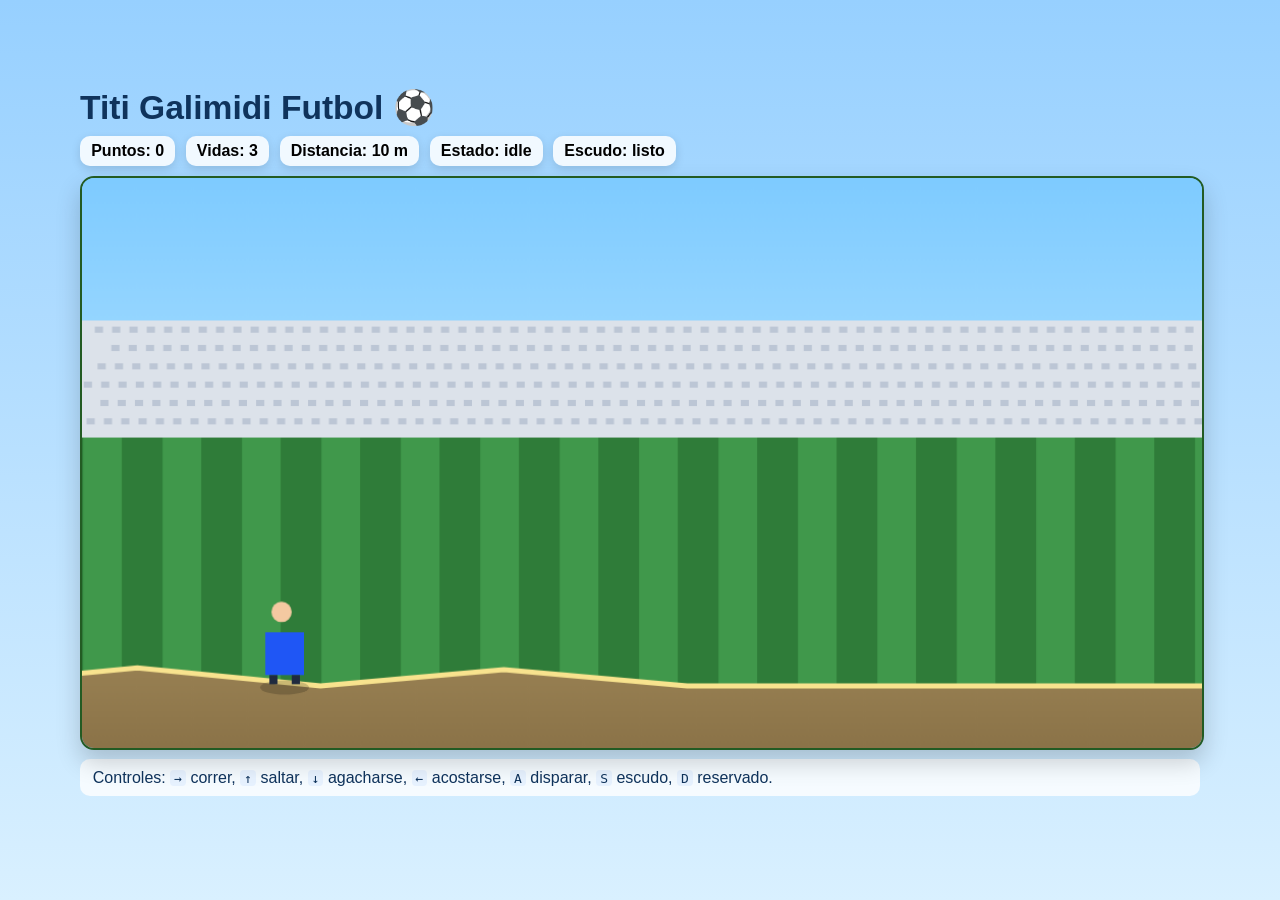
==== commit b539daeb: "Control enemy ball launch cadence with progressive speed and post-minute double shots" ====
--- a/index.html
+++ b/index.html
@@ -184,6 +184,9 @@
         score: 0,
         lives: 3,
         enemyTimer: 0,
+        ballTimer: 2,
+        queuedShots: [],
+        survivalTime: 0,
         paused: false,
         lifePauseTimer: 0,
         gameOver: false,
@@ -253,6 +256,9 @@
         game.score = 0;
         game.lives = 3;
         game.enemyTimer = rand(0.7, 1.6);
+        game.ballTimer = 2;
+        game.queuedShots = [];
+        game.survivalTime = 0;
         game.paused = false;
         game.lifePauseTimer = 0;
         game.gameOver = false;
@@ -280,7 +286,7 @@
       function makeEnemy() {
         const p = game.player;
         const x = p.x + rand(520, 900);
-        game.enemies.push({ x, y: groundAt(x) - 70, w: 36, h: 70, throwIn: rand(0.3, 1), alive: true });
+        game.enemies.push({ x, y: groundAt(x) - 70, w: 36, h: 70, alive: true });
       }
 
       function makeBall(enemy) {
@@ -341,6 +347,9 @@
         }
         game.paused = true;
         game.lifePauseTimer = 5;
+        game.survivalTime = 0;
+        game.ballTimer = 2;
+        game.queuedShots = [];
         lifeOverlay.classList.add('show');
       }
 
@@ -400,11 +409,33 @@
 
         for (const enemy of game.enemies) {
           enemy.y = groundAt(enemy.x) - enemy.h;
-          enemy.throwIn -= dt;
-          if (enemy.throwIn <= 0) {
+        }
+
+        game.survivalTime += dt;
+        const minutesAlive = Math.floor(game.survivalTime / 60);
+        const speedFactor = Math.pow(1.1, minutesAlive);
+        const minInterval = 1;
+        const shotInterval = Math.max(minInterval, 2 / speedFactor);
+
+        for (const q of game.queuedShots) q.delay -= dt;
+        const readyShots = game.queuedShots.filter((q) => q.delay <= 0);
+        game.queuedShots = game.queuedShots.filter((q) => q.delay > 0);
+        for (const q of readyShots) {
+          if (q.enemy.alive) makeBall(q.enemy);
+        }
+
+        game.ballTimer -= dt;
+        if (game.ballTimer <= 0) {
+          const throwers = game.enemies.filter((e) => e.alive && e.x > p.x + 120 && e.x < p.x + 1050);
+          if (throwers.length > 0) {
+            const enemy = throwers[Math.floor(Math.random() * throwers.length)];
             makeBall(enemy);
-            enemy.throwIn = rand(0.9, 1.7);
-          }
+
+            if (game.survivalTime >= 60 && Math.random() < 0.35) {
+              game.queuedShots.push({ enemy, delay: rand(0.55, 0.95) });
+            }
+          }
+          game.ballTimer = shotInterval;
         }
 
         for (const ball of game.balls) {
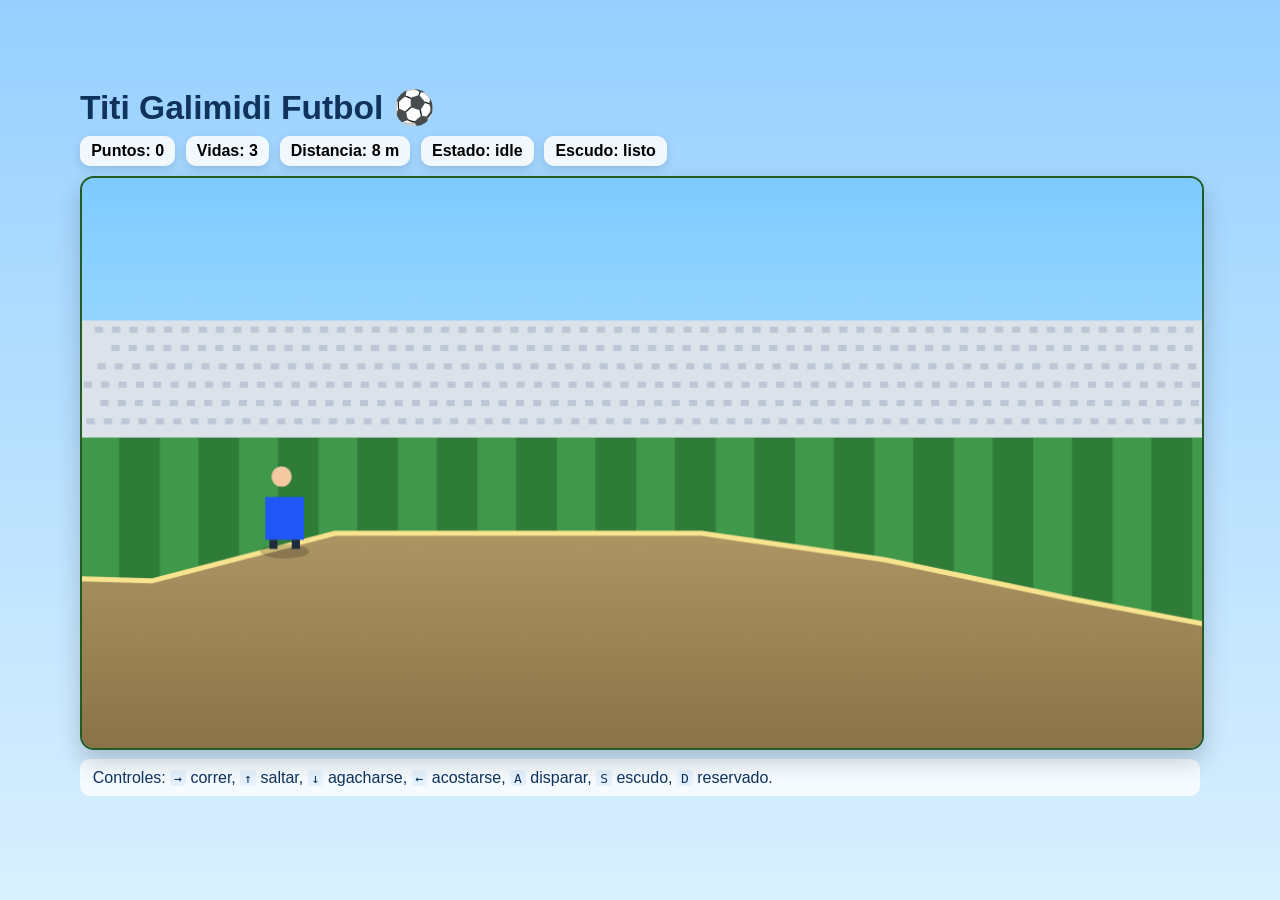
==== commit f94bb0eb: "Document fair active-ball cap for playable pacing" ====
--- a/index.html
+++ b/index.html
@@ -427,12 +427,17 @@
         game.ballTimer -= dt;
         if (game.ballTimer <= 0) {
           const throwers = game.enemies.filter((e) => e.alive && e.x > p.x + 120 && e.x < p.x + 1050);
-          if (throwers.length > 0) {
+          const maxActiveBalls = game.survivalTime < 60 ? 1 : 2;
+          const ballsInFlight = game.balls.filter((b) => b.alive).length;
+
+          if (throwers.length > 0 && ballsInFlight < maxActiveBalls) {
             const enemy = throwers[Math.floor(Math.random() * throwers.length)];
             makeBall(enemy);
 
-            if (game.survivalTime >= 60 && Math.random() < 0.35) {
-              game.queuedShots.push({ enemy, delay: rand(0.55, 0.95) });
+            const totalPending = game.balls.filter((b) => b.alive).length + game.queuedShots.length;
+            if (game.survivalTime >= 60 && Math.random() < 0.28 && totalPending < 2) {
+              // Segundo balón separado para mantener ventana real de reacción.
+              game.queuedShots.push({ enemy, delay: rand(1.0, 1.4) });
             }
           }
           game.ballTimer = shotInterval;
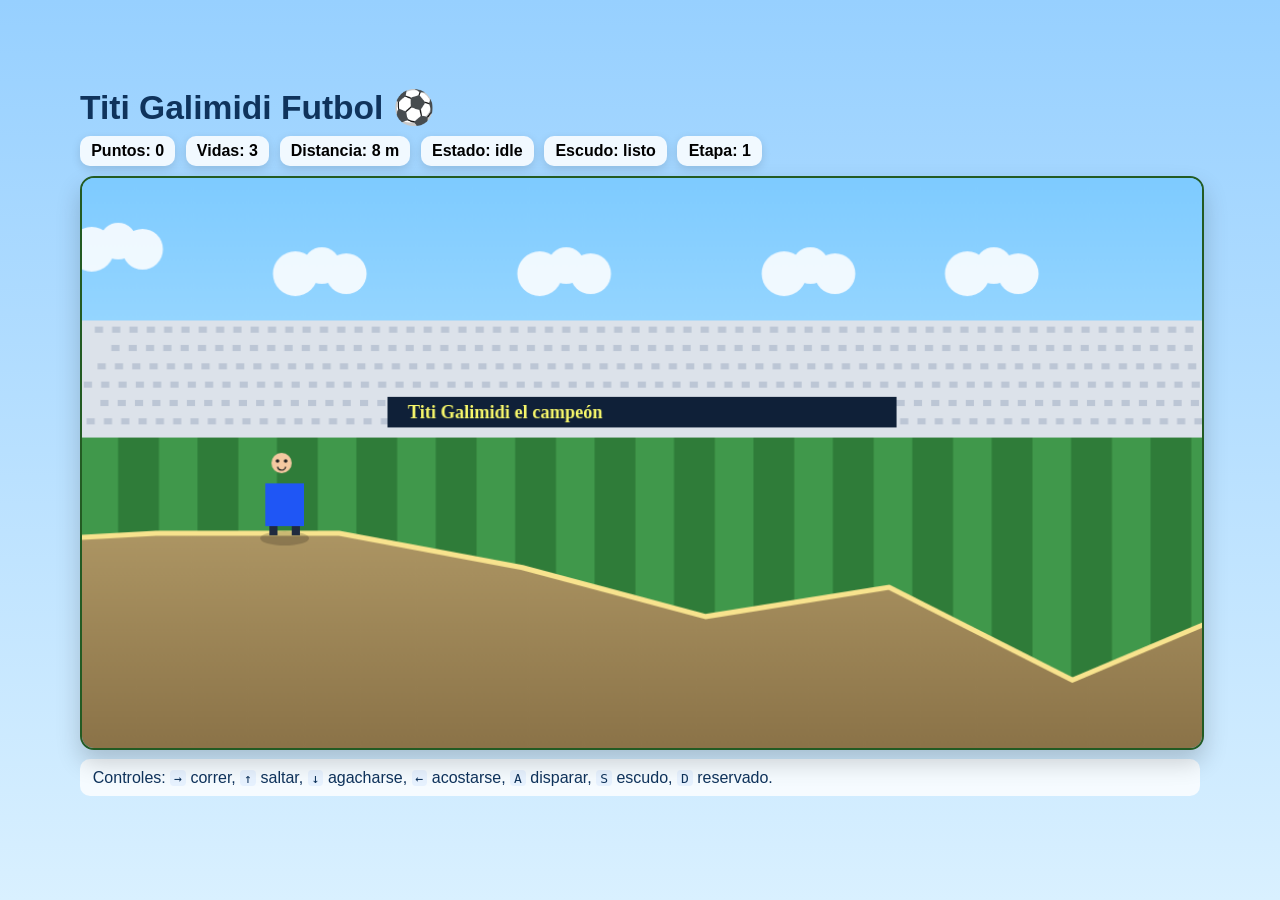
==== commit 4579bb38: "Add stage progression visuals, jersey changes, clouds, faces, and stadium Titi ads" ====
--- a/index.html
+++ b/index.html
@@ -115,6 +115,7 @@
         <span class="panel">Distancia: <span id="distance">0</span> m</span>
         <span class="panel">Estado: <span id="state">idle</span></span>
         <span class="panel">Escudo: <span id="shield">listo</span></span>
+        <span class="panel">Etapa: <span id="stage">1</span></span>
       </div>
 
       <section class="game-area">
@@ -140,6 +141,13 @@
             <p id="byeMessage" style="font-weight:700"></p>
           </div>
         </div>
+
+        <div id="stageOverlay" class="overlay" aria-live="polite">
+          <div class="overlay-card" style="background: linear-gradient(135deg,#ff0080cc,#7928ccee,#2afadfcc);">
+            <h2 id="stageTitle">🎆 ¡Felicitaciones! Pasaste el primer nivel 🎆</h2>
+            <p>Nueva etapa desbloqueada. Preparando camisetas y estadio...</p>
+          </div>
+        </div>
       </section>
 
       <p class="help">
@@ -157,9 +165,12 @@
         distance: document.getElementById('distance'),
         state: document.getElementById('state'),
         shield: document.getElementById('shield'),
+        stage: document.getElementById('stage'),
       };
       const lifeOverlay = document.getElementById('lifeOverlay');
       const gameOverOverlay = document.getElementById('gameOverOverlay');
+      const stageOverlay = document.getElementById('stageOverlay');
+      const stageTitle = document.getElementById('stageTitle');
       const finalScoreEl = document.getElementById('finalScore');
       const byeMessage = document.getElementById('byeMessage');
       const yesBtn = document.getElementById('playAgainYes');
@@ -191,6 +202,18 @@
         lifePauseTimer: 0,
         gameOver: false,
         t: 0,
+        stage: 1,
+        nextStageScore: 5000,
+        stagePauseTimer: 0,
+        stageMessages: [
+          'Titi Galimidi el campeón',
+          'Titi Galimidi domina la cancha',
+          'Titi Galimidi orgullo del estadio',
+          'Con Titi Galimidi siempre se gana',
+          'Titi Galimidi pura magia futbolera',
+        ],
+        playerJersey: '#1f56f5',
+        enemyJersey: '#e53935',
       };
 
       function rand(min, max) { return Math.random() * (max - min) + min; }
@@ -262,8 +285,14 @@
         game.paused = false;
         game.lifePauseTimer = 0;
         game.gameOver = false;
+        game.stage = 1;
+        game.nextStageScore = 5000;
+        game.stagePauseTimer = 0;
+        game.playerJersey = '#1f56f5';
+        game.enemyJersey = '#e53935';
         lifeOverlay.classList.remove('show');
         gameOverOverlay.classList.remove('show');
+        stageOverlay.classList.remove('show');
         byeMessage.textContent = '';
       }
 
@@ -286,7 +315,7 @@
       function makeEnemy() {
         const p = game.player;
         const x = p.x + rand(520, 900);
-        game.enemies.push({ x, y: groundAt(x) - 70, w: 36, h: 70, alive: true });
+        game.enemies.push({ x, y: groundAt(x) - 70, w: 36, h: 70, alive: true, shirt: Math.floor(rand(1, 10)) });
       }
 
       function makeBall(enemy) {
@@ -367,7 +396,25 @@
               lifeOverlay.classList.remove('show');
               respawnAfterLifeLoss();
             }
+          } else if (game.stagePauseTimer > 0) {
+            game.stagePauseTimer -= dt;
+            if (game.stagePauseTimer <= 0) {
+              game.paused = false;
+              stageOverlay.classList.remove('show');
+            }
           }
+          return;
+        }
+
+        if (game.score >= game.nextStageScore) {
+          game.stage += 1;
+          game.nextStageScore += 5000;
+          game.paused = true;
+          game.stagePauseTimer = 5;
+          game.playerJersey = `hsl(${(game.stage * 70) % 360} 82% 52%)`;
+          game.enemyJersey = `hsl(${(game.stage * 70 + 140) % 360} 78% 52%)`;
+          stageTitle.textContent = `🎆 ¡Felicitaciones! Pasaste el nivel ${game.stage - 1} 🎆`;
+          stageOverlay.classList.add('show');
           return;
         }
 
@@ -539,12 +586,33 @@
         ctx.fillStyle = grad;
         ctx.fillRect(0, 0, W, H);
 
+        // Nubes
+        ctx.fillStyle = '#ffffffdd';
+        const cloudShift = (game.t * 12) % (W + 240);
+        const cloudXs = [120, 320, 560, 800, 980];
+        for (const cx0 of cloudXs) {
+          const cx = ((cx0 + cloudShift) % (W + 240)) - 120;
+          const cy = 70 + ((cx0 % 3) * 12);
+          ctx.beginPath();
+          ctx.arc(cx, cy, 22, 0, Math.PI * 2);
+          ctx.arc(cx + 26, cy - 8, 18, 0, Math.PI * 2);
+          ctx.arc(cx + 50, cy, 20, 0, Math.PI * 2);
+          ctx.fill();
+        }
+
         ctx.fillStyle = '#dce2ea';
         ctx.fillRect(0, 140, W, 116);
         ctx.fillStyle = '#bcc6d5';
         for (let y = 146; y < 248; y += 18) {
           for (let x = (y % 33) * 0.9; x < W; x += 17) ctx.fillRect(x, y, 8, 6);
         }
+
+        const adMessage = game.stageMessages[(game.stage - 1) % game.stageMessages.length];
+        ctx.fillStyle = '#0f2038';
+        ctx.fillRect(300, 215, 500, 30);
+        ctx.fillStyle = '#f7f76b';
+        ctx.font = 'bold 18px Trebuchet MS';
+        ctx.fillText(adMessage, 320, 236);
 
         ctx.fillStyle = '#2f7c39';
         ctx.fillRect(0, 255, W, H - 255);
@@ -596,7 +664,7 @@
         const bodyY = y + p.h - bodyH - 8;
         const bodyW = p.prone ? p.w + 20 : p.w;
 
-        ctx.fillStyle = '#1f56f5';
+        ctx.fillStyle = game.playerJersey;
         ctx.fillRect(x, bodyY, bodyW, bodyH);
 
         const headY = p.prone ? bodyY - 8 : bodyY - 20;
@@ -605,6 +673,18 @@
         ctx.arc(x + 16, headY, 10, 0, Math.PI * 2);
         ctx.fill();
 
+        // Carita visible del jugador
+        ctx.fillStyle = '#222';
+        ctx.beginPath();
+        ctx.arc(x + 12, headY - 2, 1.8, 0, Math.PI * 2);
+        ctx.arc(x + 20, headY - 2, 1.8, 0, Math.PI * 2);
+        ctx.fill();
+        ctx.strokeStyle = '#222';
+        ctx.lineWidth = 1.2;
+        ctx.beginPath();
+        ctx.arc(x + 16, headY + 3, 4, 0.15, Math.PI - 0.15);
+        ctx.stroke();
+
         if (!p.prone) {
           ctx.fillStyle = '#1f2a3f';
           const swing = p.state === 'run' ? Math.sin(game.t * 16) * 6 : 0;
@@ -628,12 +708,29 @@
       function drawEnemies() {
         for (const e of game.enemies) {
           const x = e.x - game.cameraX;
-          ctx.fillStyle = '#e53935';
+          ctx.fillStyle = game.enemyJersey;
           ctx.fillRect(x, e.y + 20, e.w, 34);
           ctx.fillStyle = '#f5cba7';
           ctx.beginPath();
           ctx.arc(x + e.w / 2, e.y + 12, 10, 0, Math.PI * 2);
           ctx.fill();
+          // Carita del lanzador
+          ctx.fillStyle = '#222';
+          ctx.beginPath();
+          ctx.arc(x + e.w / 2 - 4, e.y + 10, 1.4, 0, Math.PI * 2);
+          ctx.arc(x + e.w / 2 + 4, e.y + 10, 1.4, 0, Math.PI * 2);
+          ctx.fill();
+          ctx.beginPath();
+          ctx.arc(x + e.w / 2, e.y + 14, 3.6, 0.2, Math.PI - 0.2);
+          ctx.strokeStyle = '#222';
+          ctx.lineWidth = 1;
+          ctx.stroke();
+
+          // Número de camiseta aleatorio (1-9)
+          ctx.fillStyle = '#fffbe6';
+          ctx.font = 'bold 16px Trebuchet MS';
+          ctx.fillText(String(e.shirt), x + e.w / 2 - 4, e.y + 42);
+
           ctx.fillStyle = '#ffffff';
           ctx.fillRect(x + 4, e.y + 54, 10, 15);
           ctx.fillRect(x + e.w - 14, e.y + 54, 10, 15);
@@ -690,6 +787,7 @@
         hud.distance.textContent = game.distance;
         hud.state.textContent = game.player.state;
         hud.shield.textContent = game.player.shieldTime > 0 ? 'activo' : game.player.shieldCd > 0 ? `recarga ${game.player.shieldCd.toFixed(1)}s` : 'listo';
+        hud.stage.textContent = game.stage;
       }
 
       function loop(ts) {
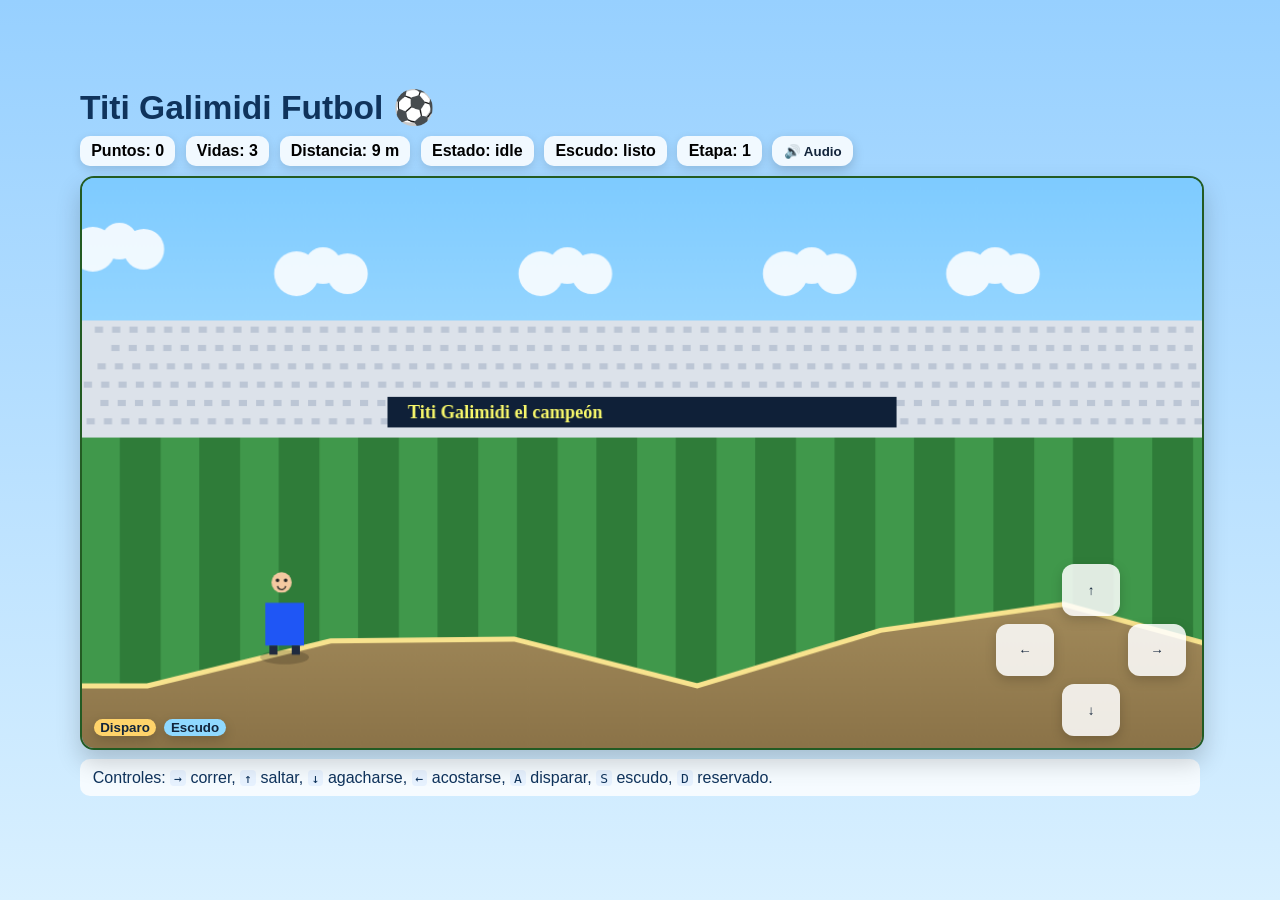
==== commit 3fadbace: "Document new in-game audio effects and toggle button" ====
--- a/index.html
+++ b/index.html
@@ -92,6 +92,46 @@
       .no {
         background: #ff7f7f;
       }
+
+      .touch-controls {
+        position: absolute;
+        inset: 0;
+        pointer-events: none;
+      }
+      .touch-pad {
+        position: absolute;
+        bottom: 14px;
+        display: grid;
+        gap: 8px;
+        pointer-events: auto;
+      }
+      .touch-left {
+        left: 14px;
+        grid-template-columns: repeat(2, 62px);
+      }
+      .touch-right {
+        right: 14px;
+        grid-template-columns: repeat(3, 58px);
+        grid-template-rows: repeat(3, 52px);
+      }
+      .tbtn {
+        border: 0;
+        border-radius: 12px;
+        font-weight: 800;
+        background: #ffffffd9;
+        color: #12243b;
+        box-shadow: 0 4px 12px #0000002d;
+        touch-action: none;
+        user-select: none;
+      }
+      .tbtn:active { transform: scale(0.97); }
+      .shoot-btn { background: #ffd36a; }
+      .shield-btn { background: #8fd9ff; }
+      .move-up { grid-column: 2; grid-row: 1; }
+      .move-left { grid-column: 1; grid-row: 2; }
+      .move-right { grid-column: 3; grid-row: 2; }
+      .move-down { grid-column: 2; grid-row: 3; }
+
       .help {
         margin-top: 0.55rem;
         background: #ffffffcc;
@@ -116,6 +156,7 @@
         <span class="panel">Estado: <span id="state">idle</span></span>
         <span class="panel">Escudo: <span id="shield">listo</span></span>
         <span class="panel">Etapa: <span id="stage">1</span></span>
+        <button class="panel tbtn" id="audioToggle" style="padding:0.35rem 0.7rem">🔊 Audio</button>
       </div>
 
       <section class="game-area">
@@ -148,6 +189,21 @@
             <p>Nueva etapa desbloqueada. Preparando camisetas y estadio...</p>
           </div>
         </div>
+
+
+        <div class="touch-controls" aria-label="Controles táctiles">
+          <div class="touch-pad touch-left">
+            <button class="tbtn shoot-btn" data-action="shoot">Disparo</button>
+            <button class="tbtn shield-btn" data-action="shield">Escudo</button>
+          </div>
+          <div class="touch-pad touch-right">
+            <button class="tbtn move-up" data-key="arrowup">↑</button>
+            <button class="tbtn move-left" data-key="arrowleft">←</button>
+            <button class="tbtn move-right" data-key="arrowright">→</button>
+            <button class="tbtn move-down" data-key="arrowdown">↓</button>
+          </div>
+        </div>
+
       </section>
 
       <p class="help">
@@ -175,6 +231,10 @@
       const byeMessage = document.getElementById('byeMessage');
       const yesBtn = document.getElementById('playAgainYes');
       const noBtn = document.getElementById('playAgainNo');
+      const audioToggle = document.getElementById('audioToggle');
+
+      let audioCtx = null;
+      let audioEnabled = true;
 
       const W = canvas.width;
       const H = canvas.height;
@@ -218,6 +278,52 @@
 
       function rand(min, max) { return Math.random() * (max - min) + min; }
       function clamp(v, a, b) { return Math.max(a, Math.min(b, v)); }
+
+
+
+      function ensureAudio() {
+        if (!audioEnabled) return null;
+        if (!audioCtx) {
+          const AC = window.AudioContext || window.webkitAudioContext;
+          if (!AC) return null;
+          audioCtx = new AC();
+        }
+        if (audioCtx.state === 'suspended') audioCtx.resume();
+        return audioCtx;
+      }
+
+      function playTone(freq = 440, duration = 0.12, type = 'sine', volume = 0.03, slideTo = null) {
+        const ctxA = ensureAudio();
+        if (!ctxA) return;
+        const now = ctxA.currentTime;
+        const osc = ctxA.createOscillator();
+        const gain = ctxA.createGain();
+        osc.type = type;
+        osc.frequency.setValueAtTime(freq, now);
+        if (slideTo) osc.frequency.linearRampToValueAtTime(slideTo, now + duration);
+        gain.gain.setValueAtTime(0.0001, now);
+        gain.gain.exponentialRampToValueAtTime(volume, now + 0.02);
+        gain.gain.exponentialRampToValueAtTime(0.0001, now + duration);
+        osc.connect(gain);
+        gain.connect(ctxA.destination);
+        osc.start(now);
+        osc.stop(now + duration + 0.02);
+      }
+
+      function sfx(name) {
+        if (!audioEnabled) return;
+        if (name === 'shoot') playTone(780, 0.07, 'square', 0.02, 560);
+        else if (name === 'shield') playTone(420, 0.12, 'triangle', 0.03, 680);
+        else if (name === 'hit') {
+          playTone(210, 0.1, 'sawtooth', 0.03, 90);
+          playTone(130, 0.12, 'triangle', 0.02, 70);
+        } else if (name === 'lose') playTone(180, 0.2, 'sawtooth', 0.04, 70);
+        else if (name === 'stage') {
+          playTone(523, 0.12, 'triangle', 0.03);
+          setTimeout(() => playTone(659, 0.12, 'triangle', 0.03), 110);
+          setTimeout(() => playTone(784, 0.18, 'triangle', 0.03), 220);
+        }
+      }
 
       function setupTerrain() {
         game.terrain = [{ x: -300, y: 450 }];
@@ -329,6 +435,7 @@
         const p = game.player;
         p.shootFlash = 0.16;
         game.projectiles.push({ x: p.x + p.w + 6, y: p.y + p.h * 0.48, w: 24, h: 7, vx: 560 });
+        sfx('shoot');
       }
 
       function activateShield() {
@@ -337,6 +444,7 @@
         if (p.shieldCd > 0 || p.shieldTime > 0) return;
         p.shieldTime = 0.45;
         p.shieldCd = 1.3;
+        sfx('shield');
       }
 
       function bodyRect(p) {
@@ -366,6 +474,7 @@
       function loseLife() {
         if (game.paused || game.gameOver) return;
         game.lives -= 1;
+        sfx('lose');
         if (game.lives <= 0) {
           game.lives = 0;
           game.gameOver = true;
@@ -415,6 +524,7 @@
           game.enemyJersey = `hsl(${(game.stage * 70 + 140) % 360} 78% 52%)`;
           stageTitle.textContent = `🎆 ¡Felicitaciones! Pasaste el nivel ${game.stage - 1} 🎆`;
           stageOverlay.classList.add('show');
+          sfx('stage');
           return;
         }
 
@@ -511,6 +621,7 @@
               pr.x = 999999;
               game.score += 200;
               addExplosion(ball.x, ball.y, 10);
+              sfx('hit');
             }
           }
           for (const enemy of game.enemies) {
@@ -520,6 +631,7 @@
               pr.x = 999999;
               game.score += 100;
               addExplosion(enemy.x + enemy.w / 2, enemy.y + enemy.h / 2, 20);
+              sfx('hit');
             }
           }
         }
@@ -531,6 +643,7 @@
             ball.alive = false;
             game.score += 200;
             addExplosion(ball.x, ball.y, 8, true);
+            sfx('hit');
             continue;
           }
 
@@ -550,6 +663,7 @@
             enemy.alive = false;
             game.score += 100;
             addExplosion(enemy.x + enemy.w / 2, enemy.y + enemy.h / 2, 18, true);
+            sfx('hit');
             continue;
           }
 
@@ -802,6 +916,7 @@
       }
 
       window.addEventListener('keydown', (e) => {
+        ensureAudio();
         const k = e.key.toLowerCase();
         if (['arrowup', 'arrowdown', 'arrowleft', 'arrowright', 'a', 's', 'd', ' '].includes(k)) e.preventDefault();
         if (k === 'a') shoot();
@@ -811,6 +926,33 @@
 
       window.addEventListener('keyup', (e) => keys.delete(e.key.toLowerCase()));
 
+
+      function bindTouchControls() {
+        const keyButtons = document.querySelectorAll('[data-key]');
+        const actionButtons = document.querySelectorAll('[data-action]');
+
+        const pressKey = (k) => keys.add(k);
+        const releaseKey = (k) => keys.delete(k);
+
+        keyButtons.forEach((btn) => {
+          const key = btn.getAttribute('data-key');
+          btn.addEventListener('pointerdown', (e) => { e.preventDefault(); ensureAudio(); pressKey(key); });
+          btn.addEventListener('pointerup', (e) => { e.preventDefault(); releaseKey(key); });
+          btn.addEventListener('pointerleave', () => releaseKey(key));
+          btn.addEventListener('pointercancel', () => releaseKey(key));
+        });
+
+        actionButtons.forEach((btn) => {
+          const action = btn.getAttribute('data-action');
+          btn.addEventListener('pointerdown', (e) => {
+            e.preventDefault();
+            ensureAudio();
+            if (action === 'shoot') shoot();
+            if (action === 'shield') activateShield();
+          });
+        });
+      }
+
       yesBtn.addEventListener('click', () => {
         fullReset();
       });
@@ -819,6 +961,13 @@
         byeMessage.textContent = 'Bye Bye';
       });
 
+      audioToggle.addEventListener('click', () => {
+        audioEnabled = !audioEnabled;
+        audioToggle.textContent = audioEnabled ? '🔊 Audio' : '🔈 Audio';
+        if (audioEnabled) ensureAudio();
+      });
+
+      bindTouchControls();
       fullReset();
       requestAnimationFrame(loop);
     </script>
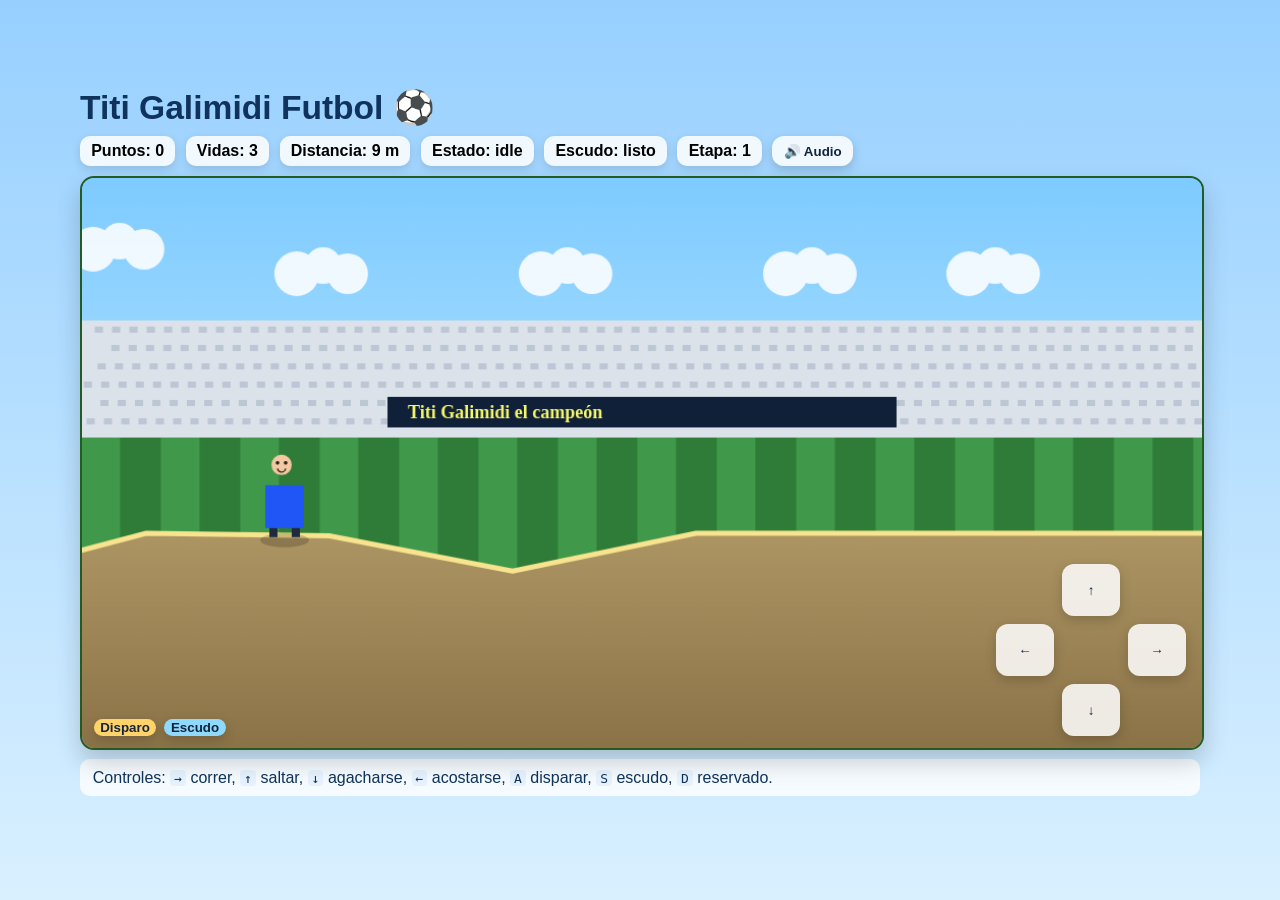
==== commit 096cf024: "Update index.html" ====
--- a/index.html
+++ b/index.html
@@ -973,3 +973,4 @@
     </script>
   </body>
 </html>
+
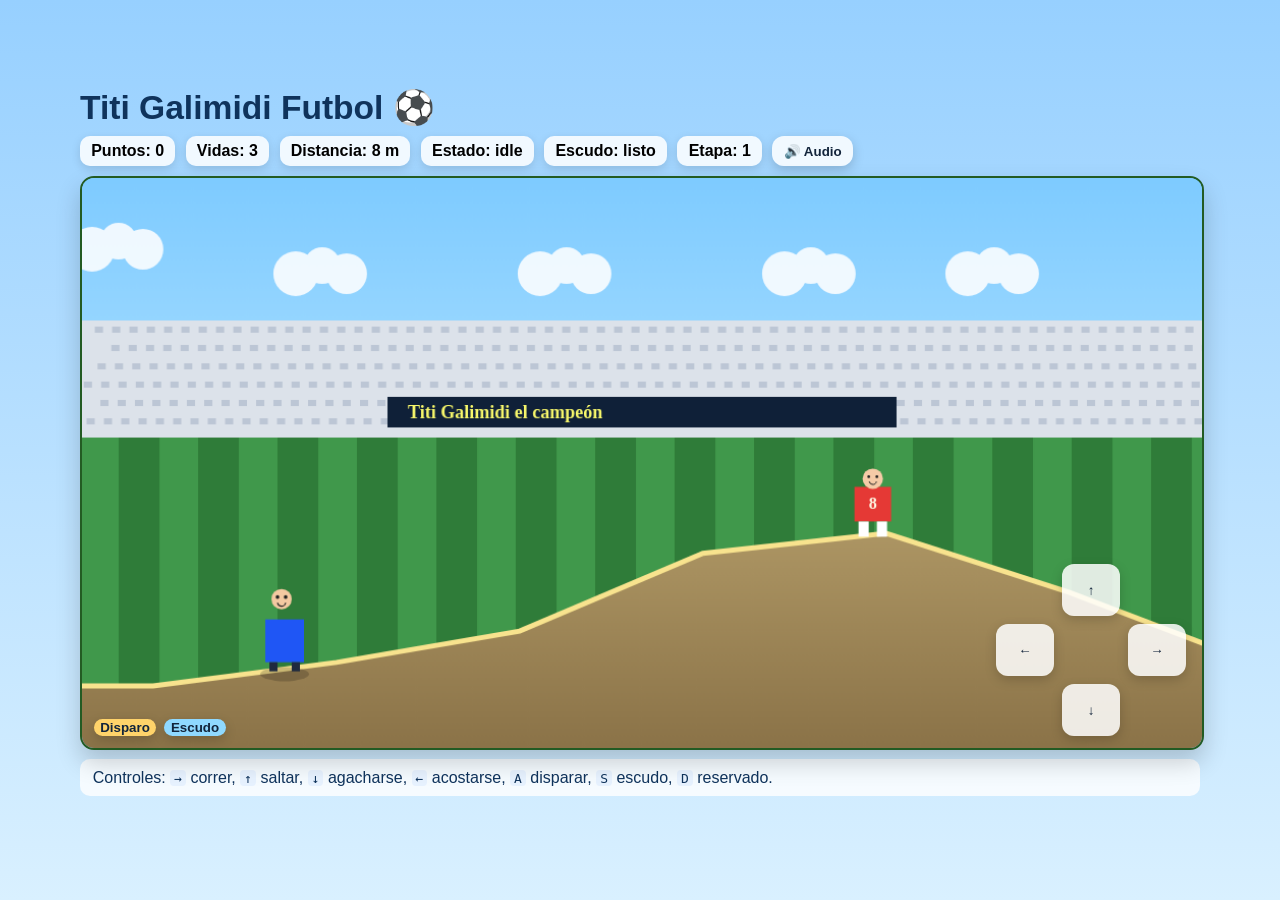
==== commit ecb02a92: "Add parallel Babylon.js 2.5D base with fixed side camera, movement, jump, touch controls, and HUD" ====
--- a/index.html
+++ b/index.html
@@ -973,4 +973,3 @@
     </script>
   </body>
 </html>
-
